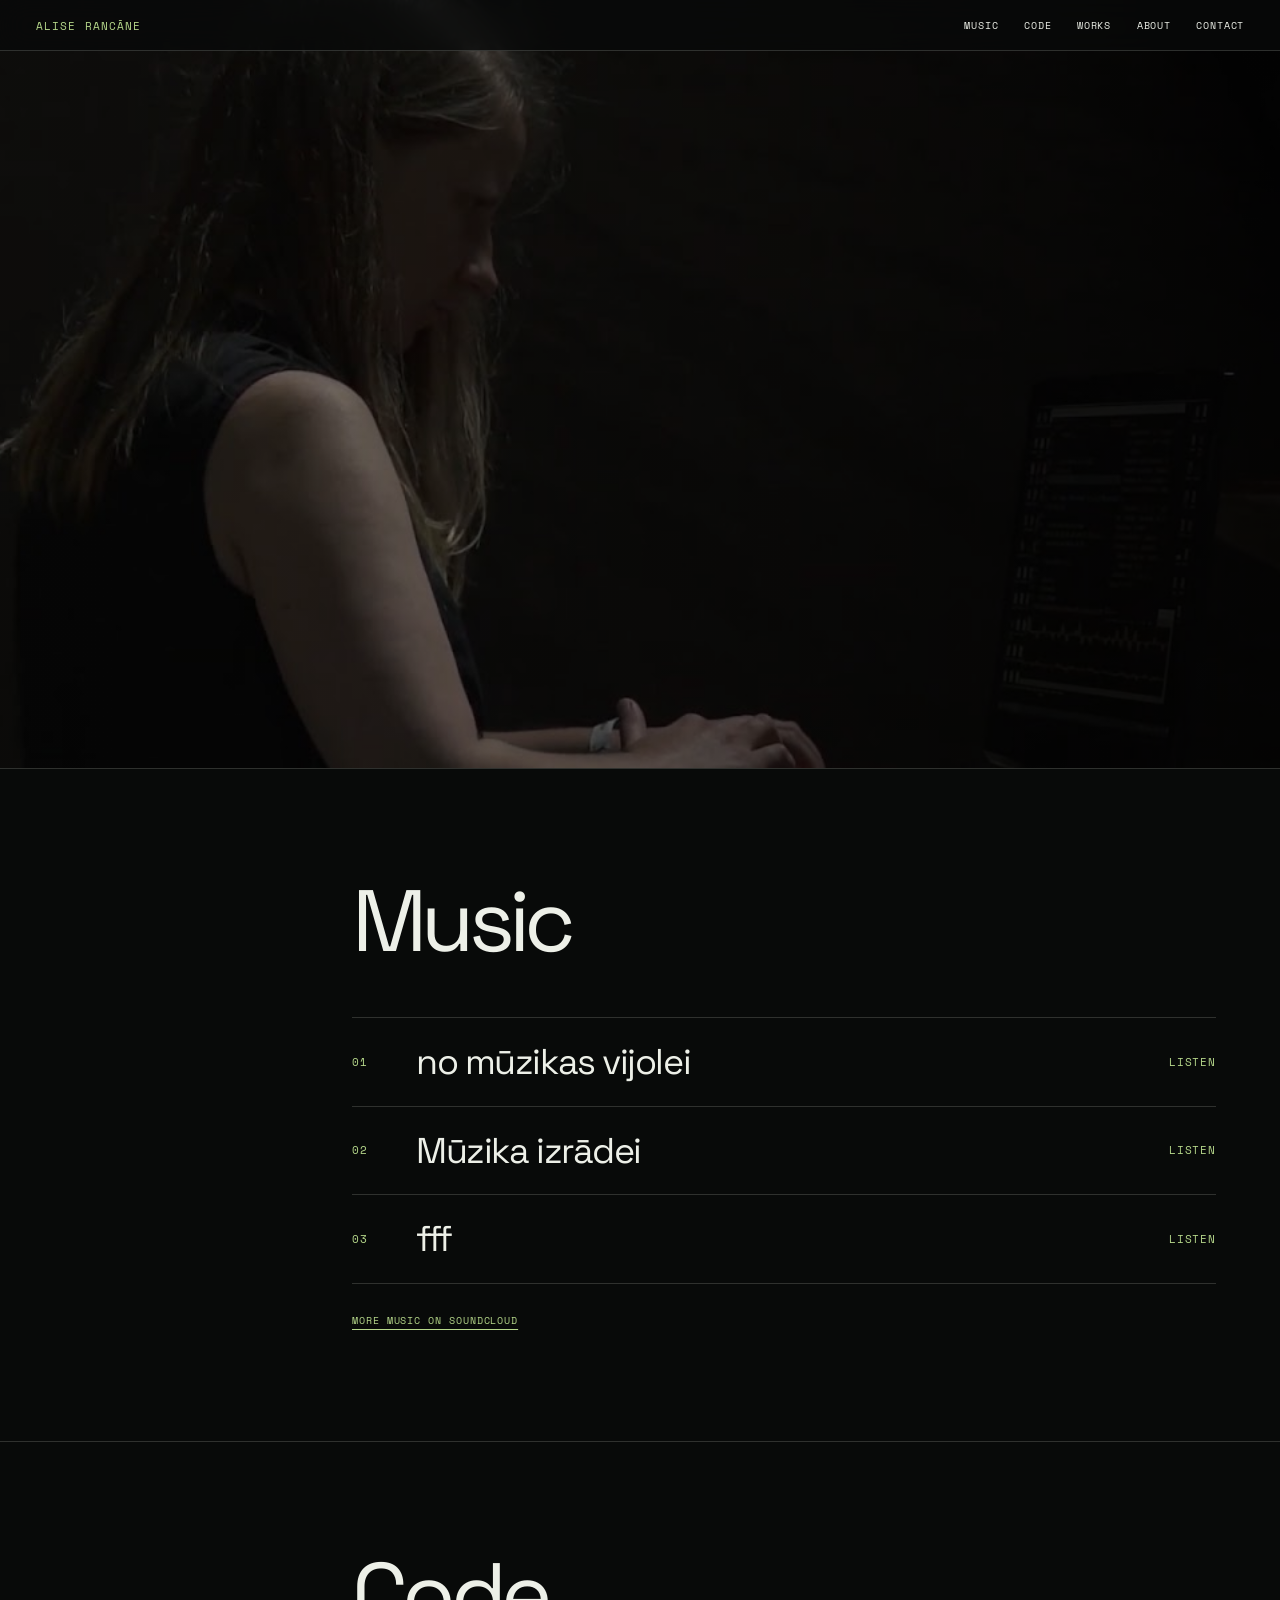
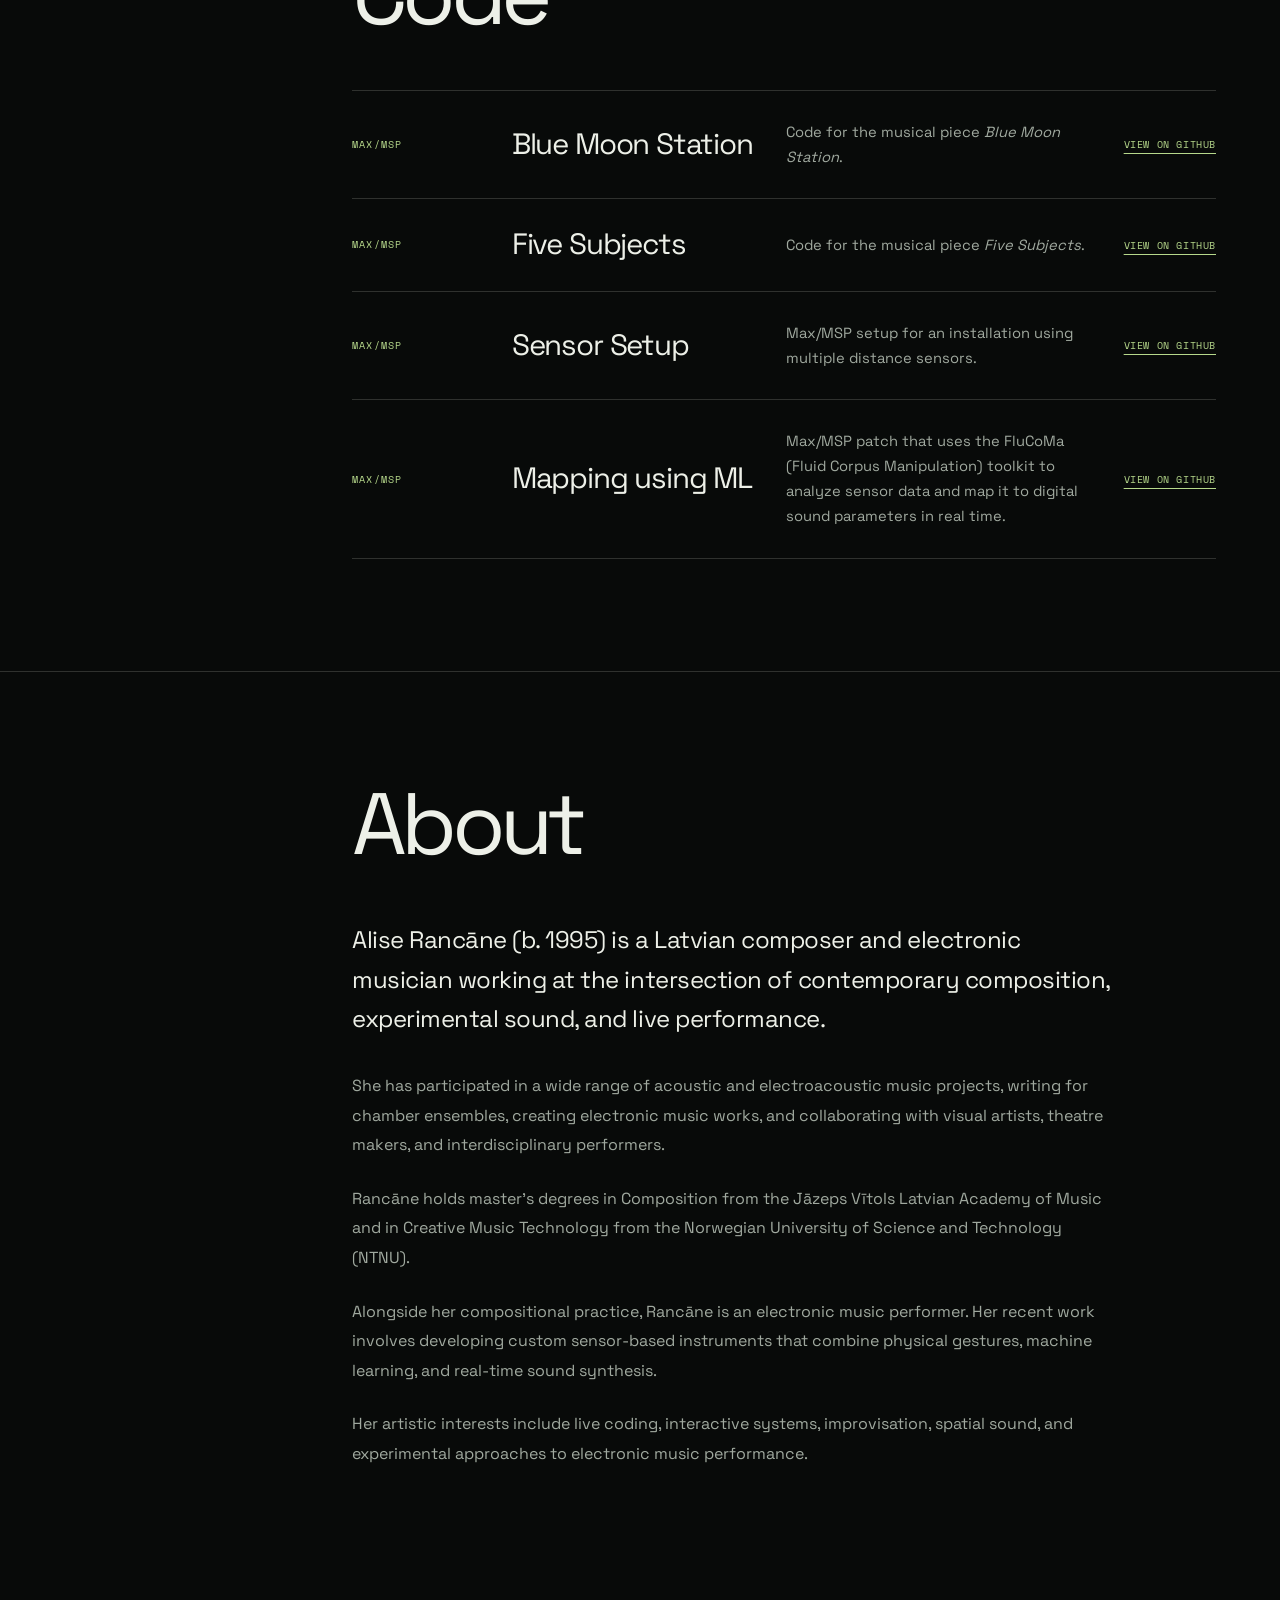
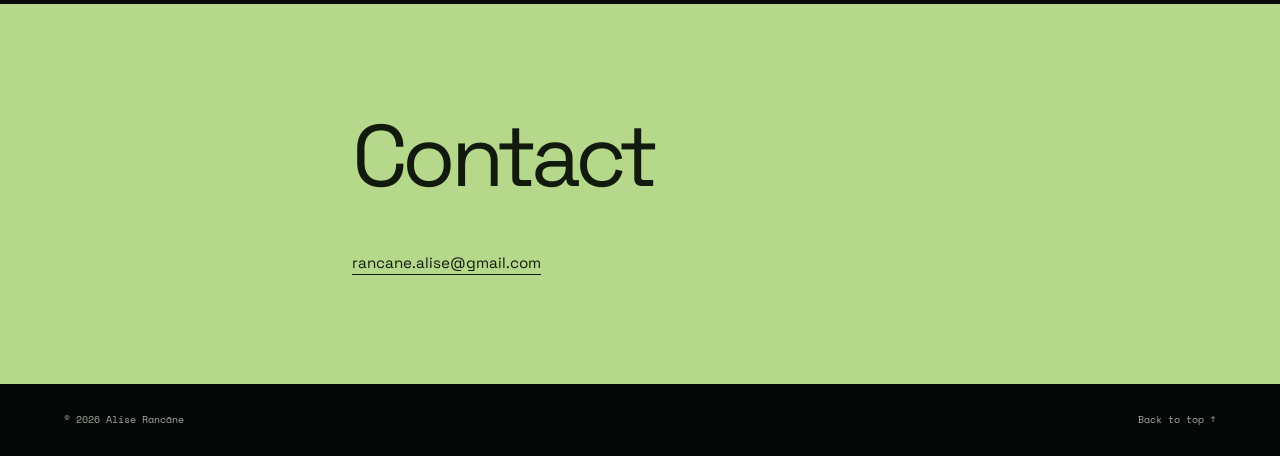
==== index.html @ 59b67f30 "Update index.html" ====
<!doctype html>
<html lang="en">
<head>
  <meta charset="utf-8">
  <meta name="viewport" content="width=device-width, initial-scale=1">
  <meta name="description" content="Alise Rancāne — contemporary music composer and electronic music performer.">
  <title>Alise Rancāne</title>
  <link rel="stylesheet" href="style.css">
</head>
<body>
  <header class="site-header">
    <a class="name-link" href="index.html">Alise Rancāne</a>
    <button class="menu-button" type="button" aria-expanded="false" aria-controls="navigation">Menu</button>
    <nav id="navigation" aria-label="Main navigation">
      <a href="#music">Music</a>
      <a href="#code">Code</a>
      <a href="works.html">Works</a>
      <a href="#about">About</a>
      <a href="#contact">Contact</a>
    </nav>
  </header>

  <main id="top">
    <section class="hero" aria-labelledby="hero-title">
      <img class="hero-image" src="alise-rancane-performance.jpg" alt="Alise Rancāne working with electronic music equipment">
      <div class="hero-overlay" aria-hidden="true"></div>

      <div class="hero-content">
        <div class="hero-intro">
          <p class="eyebrow">Composer · Electronic Music Performer</p>
          <h1 id="hero-title">Alise<br>Rancāne</h1>
        </div>

        <div class="hero-works works-hover-panel">
          <p class="eyebrow works-heading">Works</p>

          <div class="hero-works-list">
            <a href="works.html#blue-moon-station" class="hero-work">
              <span class="work-index">01</span>
              <span class="work-details">
                <span class="work-title">Blue Moon Station</span>
                <span class="work-meta">Music for 5 musicians with computers</span>
              </span>
            </a>

            <a href="works.html#collapse" class="hero-work">
              <span class="work-index">02</span>
              <span class="work-details">
                <span class="work-title">Collapse as a Form of Control</span>
                <span class="work-meta">Performance</span>
              </span>
            </a>

            <a href="works.html#ars-magna" class="hero-work">
              <span class="work-index">03</span>
              <span class="work-details">
                <span class="work-title">Ars Magna</span>
                <span class="work-meta">Music for voice and electronics</span>
              </span>
            </a>

            <a href="works.html#hidden-layers-of-charlotte" class="hero-work">
              <span class="work-index">04</span>
              <span class="work-details">
                <span class="work-title">Hidden Layers of Charlotte</span>
                <span class="work-meta">Electronic piece</span>
              </span>
            </a>

            <a href="works.html#music-for-organ" class="hero-work">
              <span class="work-index">05</span>
              <span class="work-details">
                <span class="work-title">Music for Organ</span>
                <span class="work-meta">Composition</span>
              </span>
            </a>

            <a href="works.html#ordin-for-two-flutes-and-piano" class="hero-work">
              <span class="work-index">06</span>
              <span class="work-details">
                <span class="work-title">ordin for two flutes and piano</span>
                <span class="work-meta">Composition</span>
              </span>
            </a>

            <a class="works-all" href="works.html">View all works</a>
          </div>
        </div>
      </div>
    </section>

    <section id="music" class="section">
      <div class="section-heading"><h2>Music</h2></div>
      <div class="track-list">
        <a class="track" href="https://soundcloud.com/aliserancane/mazliet-no-muzikas-vijolei" target="_blank" rel="noopener noreferrer">
          <span class="track-number">01</span><span class="track-title">no mūzikas vijolei</span><span class="track-action">Listen</span>
        </a>
        <a class="track" href="https://soundcloud.com/aliserancane/muzika-izradei-kur-pazuda-valsts" target="_blank" rel="noopener noreferrer">
          <span class="track-number">02</span><span class="track-title">Mūzika izrādei</span><span class="track-action">Listen</span>
        </a>
        <a class="track" href="https://soundcloud.com/aliserancane/fff" target="_blank" rel="noopener noreferrer">
          <span class="track-number">03</span><span class="track-title">fff</span><span class="track-action">Listen</span>
        </a>
        <a class="text-link soundcloud-profile-link" href="https://soundcloud.com/aliserancane" target="_blank" rel="noopener noreferrer">More music on SoundCloud</a>
      </div>
    </section>

    <section id="code" class="section">
      <div class="section-heading"><h2>Code</h2></div>
      <div class="project-grid code-grid">
        <article class="project-card">
          <p class="project-type">Max/MSP</p><h3>Blue Moon Station</h3>
          <p>Code for the musical piece <em>Blue Moon Station</em>.</p>
          <a href="https://github.com/aliserancane/blueMoonStation" target="_blank" rel="noopener noreferrer">View on GitHub</a>
        </article>
        <article class="project-card">
          <p class="project-type">Max/MSP</p><h3>Five Subjects</h3>
          <p>Code for the musical piece <em>Five Subjects</em>.</p>
          <a href="https://github.com/aliserancane/FiveSubjects" target="_blank" rel="noopener noreferrer">View on GitHub</a>
        </article>
        <article class="project-card">
          <p class="project-type">Max/MSP</p><h3>Sensor Setup</h3>
          <p>Max/MSP setup for an installation using multiple distance sensors.</p>
          <a href="https://github.com/aliserancane/setupForInstallation" target="_blank" rel="noopener noreferrer">View on GitHub</a>
        </article>
                <article class="project-card">
          <p class="project-type">Max/MSP</p><h3>Mapping using ML</h3>
          <p>Max/MSP patch that uses the FluCoMa (Fluid Corpus Manipulation) toolkit to analyze sensor data and map it to digital sound parameters in real time.</p>
          <a href="https://github.com/aliserancane/MLusingFlucoma" target="_blank" rel="noopener noreferrer">View on GitHub</a>
        </article>
      </div>
    </section>

    <section id="about" class="section about-section">
      <div class="section-heading"><h2>About</h2></div>
      <div class="about-copy">
        <p class="lead">Alise Rancāne (b. 1995) is a Latvian composer and electronic musician working at the intersection of contemporary composition, experimental sound, and live performance. </p>
        <p>She has participated in a wide range of acoustic and electroacoustic music projects, writing for chamber ensembles, creating electronic music works, and collaborating with visual artists, theatre makers, and interdisciplinary performers.</p>
        <p>Rancāne holds master’s degrees in Composition from the Jāzeps Vītols Latvian Academy of Music and in Creative Music Technology from the Norwegian University of Science and Technology (NTNU).</p>
        <p>Alongside her compositional practice, Rancāne is an electronic music performer. Her recent work involves developing custom sensor-based instruments that combine physical gestures, machine learning, and real-time sound synthesis.</p>
        <p>Her artistic interests include live coding, interactive systems, improvisation, spatial sound, and experimental approaches to electronic music performance.</p>
      </div>
    </section>

    <section id="contact" class="section contact-section">
      <div class="section-heading"><h2>Contact</h2></div>
      <div class="contact-copy">
        <div class="contact-links"><a href="mailto:rancane.alise@gmail.com">rancane.alise@gmail.com</a></div>
      </div>
    </section>
  </main>

  <footer>
    <p>© <span id="year"></span> Alise Rancāne</p>
    <a href="#top">Back to top ↑</a>
  </footer>

  <script src="script.js"></script>
</body>
</html>
---- style.css ----
/* ALISE RANCĀNE — PORTFOLIO

*/
@import url('https://fonts.googleapis.com/css2?family=Space+Grotesk:wght@400;500;600&family=Space+Mono:wght@400;700&display=swap');

:root {
  --ink: #edf0e8;
  --paper: #080a09;
  --panel: #101411;
  --panel-raised: rgba(12, 16, 13, 0.97);
  --accent: #b6d88b;
  --accent-dark: #111a0d;
  --muted: #a0a99f;
  --line: rgba(237, 240, 232, 0.17);
  --line-strong: rgba(237, 240, 232, 0.3);
  --sans: "Space Grotesk", "Segoe UI", Arial, sans-serif;
  --mono: "Space Mono", "Courier New", monospace;
  --gutter: clamp(1rem, 5vw, 5rem);
  --content-offset: 25%;
  --ease: cubic-bezier(0.2, 0.7, 0.2, 1);
}

* { box-sizing: border-box; }

html {
  scroll-behavior: smooth;
  scroll-padding-top: 5rem;
}

body {
  margin: 0;
  background:
    radial-gradient(circle at 78% 5%, rgba(125, 163, 93, 0.075), transparent 34rem),
    var(--paper);
  color: var(--ink);
  font-family: var(--sans);
  -webkit-font-smoothing: antialiased;
  text-rendering: optimizeLegibility;
}

img, video, iframe { display: block; max-width: 100%; }
a { color: inherit; }
button { color: inherit; font: inherit; }
::selection { background: var(--accent); color: var(--accent-dark); }

a:focus-visible,
button:focus-visible {
  outline: 1px solid var(--accent);
  outline-offset: 4px;
}

/* Navigation */
.site-header {
  position: absolute;
  inset: 0 0 auto;
  z-index: 100;
  display: flex;
  align-items: center;
  justify-content: space-between;
  gap: 2rem;
  min-height: 3.2rem;
  padding: 0.85rem 2.8vw;
  border-bottom: 1px solid var(--line);
  background: rgba(8, 10, 9, 0.78);
  backdrop-filter: blur(14px);
}

.name-link {
  color: var(--accent);
  font-family: var(--mono);
  font-size: 0.7rem;
  letter-spacing: 0.1em;
  text-decoration: none;
  text-transform: uppercase;
  white-space: nowrap;
}

nav {
  display: flex;
  align-items: center;
  gap: clamp(1rem, 2vw, 2rem);
}

nav a {
  color: var(--ink);
  font-family: var(--mono);
  font-size: 0.64rem;
  letter-spacing: 0.08em;
  text-decoration: none;
  text-transform: uppercase;
  transition: color 180ms ease;
}

nav a:hover,
nav a:focus-visible,
nav a[aria-current="page"] { color: var(--accent); }

.menu-button {
  display: none;
  padding: 0.5rem 0;
  border: 0;
  background: none;
  font-family: var(--mono);
  font-size: 0.68rem;
  letter-spacing: 0.08em;
  text-transform: uppercase;
  cursor: pointer;
}

/* Homepage hero */
.hero {
  position: relative;
  display: flex;
  min-height: min(48rem, 92svh);
  padding: 4.2rem var(--gutter) 1.5rem;
  overflow: hidden;
  isolation: isolate;
  background: var(--paper);
}

.hero-image {
  position: absolute;
  inset: 0;
  width: 100%;
  height: 100%;
  object-fit: cover;
  object-position: center 35%;
}

.hero-overlay {
  position: absolute;
  inset: 0;
  background: linear-gradient(
    90deg,
    rgba(0, 0, 0, 0.25) 0%,
    rgba(0, 0, 0, 0.45) 55%,
    rgba(0, 0, 0, 0.75) 100%
  );
  pointer-events: none;
}

.hero-content {
  display: grid;
  grid-template-columns: minmax(0, 1.05fr) minmax(18rem, 0.95fr);
  align-items: end;
  gap: clamp(2rem, 4vw, 4rem);
  width: 100%;
  margin-top: auto;
  padding: 2rem 2vw 1rem;
}

.hero-intro { min-width: 0; padding-bottom: 0.3rem; }

.eyebrow,
.project-type {
  color: var(--accent);
  font-family: var(--mono);
  font-size: 0.64rem;
  font-weight: 400;
  letter-spacing: 0.12em;
  line-height: 1.7;
  text-transform: uppercase;
}

.hero .eyebrow { margin: 0 0 1.5rem; }

.hero h1 {
  margin: 0;
  font-size: clamp(4rem, 8.4vw, 9rem);
  font-weight: 400;
  letter-spacing: -0.075em;
  line-height: 0.86;
}

/* Homepage Works hover panel.
   The label stays visible; the list opens when the panel is hovered/focused. */
.hero-works {
  width: 100%;
  max-width: 36rem;
  min-width: 0;
  justify-self: end;
  padding-left: 1.4rem;
  margin-bottom: 0.4rem;
  border-left: 1px solid var(--line);
}

.works-heading {
  display: inline-block;
  margin: 0;
  padding: 0.5rem 0;
  cursor: default;
}

.hero-works-list {
  position: absolute;
  left: auto;
  right: var(--gutter);
  bottom: 2.1rem;
  z-index: 30;
  width: min(36rem, 42vw);
  padding: 0.5rem 1rem 1rem;
  border: 1px solid var(--line);
  background: var(--panel-raised);
  backdrop-filter: blur(16px);
  opacity: 0;
  visibility: hidden;
  transform: translateY(8px);
  transition: opacity 220ms var(--ease), transform 220ms var(--ease), visibility 220ms;
}

.hero-works:hover .hero-works-list,
.hero-works:focus-within .hero-works-list,
.hero-works.is-open .hero-works-list {
  opacity: 1;
  visibility: visible;
  transform: translateY(0);
}

.hero-work {
  display: grid;
  grid-template-columns: 1.6rem minmax(0, 1fr);
  align-items: start;
  gap: 0.7rem;
  padding: 0.75rem 0;
  border-bottom: 1px solid var(--line);
  text-decoration: none;
  transition: padding-left 180ms ease;
}

.work-index {
  padding-top: 0.1rem;
  color: var(--accent);
  font-family: var(--mono);
  font-size: 0.66rem;
  letter-spacing: 0.03em;
}

.work-details {
  display: flex;
  flex-direction: column;
  gap: 0.3rem;
  min-width: 0;
}

.work-title {
  font-size: 0.9rem;
  font-weight: 400;
  line-height: 1.4;
  overflow-wrap: anywhere;
}

.work-meta {
  color: var(--muted);
  font-family: var(--mono);
  font-size: 0.56rem;
  letter-spacing: 0.07em;
  line-height: 1.5;
  text-transform: uppercase;
}

.hero-work:hover,
.hero-work:focus-visible { padding-left: 0.3rem; }

.hero-work:hover .work-title,
.hero-work:focus-visible .work-title { color: var(--accent); }

.works-all,
.text-link {
  display: inline-block;
  margin-top: 1rem;
  color: var(--accent);
  font-family: var(--mono);
  font-size: 0.64rem;
  letter-spacing: 0.09em;
  text-decoration: underline;
  text-underline-offset: 0.3rem;
  text-transform: uppercase;
}

.works-all:hover,
.text-link:hover { color: var(--ink); }

/* General sections */
.section {
  padding: 7rem var(--gutter);
  border-top: 1px solid var(--line);
}

.section-heading { margin: 0 0 3.5rem var(--content-offset); }

.section-heading h2 {
  margin: 0;
  font-size: clamp(3rem, 6.8vw, 7rem);
  font-weight: 400;
  letter-spacing: -0.065em;
  line-height: 0.92;
}

/* Music list */
.track-list {
  margin-left: var(--content-offset);
  border-top: 1px solid var(--line);
}

.track {
  display: grid;
  grid-template-columns: 3rem minmax(0, 1fr) auto;
  align-items: center;
  gap: 1rem;
  padding: 1.45rem 0;
  border-bottom: 1px solid var(--line);
  text-decoration: none;
  transition: padding 180ms ease, color 180ms ease, background 180ms ease;
}

.track-number,
.track-action {
  color: var(--accent);
  font-family: var(--mono);
  font-size: 0.66rem;
  letter-spacing: 0.08em;
}

.track-title {
  font-size: clamp(1.3rem, 2.8vw, 2.7rem);
  font-weight: 400;
  letter-spacing: -0.04em;
  line-height: 1.15;
}

.track-action { text-transform: uppercase; }

.track:hover,
.track:focus-visible {
  padding-right: 1rem;
  padding-left: 1rem;
  background: var(--accent);
  color: var(--accent-dark);
}

.track:hover .track-number,
.track:hover .track-action,
.track:focus-visible .track-number,
.track:focus-visible .track-action { color: var(--accent-dark); }

.soundcloud-profile-link { margin-top: 1.8rem; }

/* Code project cards */
.project-grid {
  margin-left: var(--content-offset);
  border-top: 1px solid var(--line);
}

.project-card {
  display: grid;
  grid-template-columns: 0.65fr 1.2fr minmax(0, 1.5fr) auto;
  align-items: center;
  gap: 1.5rem;
  padding: 1.8rem 0;
  border-bottom: 1px solid var(--line);
}

.project-card .project-type { margin: 0; }

.project-card h3 {
  margin: 0;
  font-size: clamp(1.3rem, 2.3vw, 2.2rem);
  font-weight: 400;
  letter-spacing: -0.04em;
  line-height: 1.15;
}

.project-card p:not(.project-type) {
  margin: 0;
  color: var(--muted);
  font-size: 0.92rem;
  line-height: 1.7;
}

.project-card > a {
  color: var(--accent);
  font-family: var(--mono);
  font-size: 0.62rem;
  letter-spacing: 0.06em;
  text-decoration: underline;
  text-underline-offset: 0.3rem;
  text-transform: uppercase;
}

/* About and contact */
.about-copy,
.contact-copy {
  max-width: 60rem;
  margin-left: var(--content-offset);
}

.about-copy p {
  max-width: 48rem;
  margin: 0 0 1.5rem;
  color: var(--muted);
  font-size: 1rem;
  line-height: 1.85;
}

.about-copy .lead {
  margin-bottom: 2rem;
  color: var(--ink);
  font-size: clamp(1.2rem, 2vw, 1.5rem);
  letter-spacing: -0.02em;
  line-height: 1.65;
}

.contact-section {
  background: var(--accent);
  color: var(--accent-dark);
  border-top: 0;
}

.contact-section .section-heading h2 { color: var(--accent-dark); }

.contact-copy > p {
  max-width: 55rem;
  margin-top: 0;
  font-size: clamp(1.8rem, 4vw, 4rem);
  letter-spacing: -0.045em;
  line-height: 1.15;
}

.contact-links {
  display: flex;
  flex-wrap: wrap;
  gap: 2rem;
  margin-top: 2rem;
}

.contact-links a {
  font-size: 0.95rem;
  text-underline-offset: 0.4rem;
  overflow-wrap: anywhere;
}

/* Footer */
footer {
  display: flex;
  align-items: center;
  justify-content: space-between;
  gap: 1rem;
  padding: 1.8rem var(--gutter);
  background: #050706;
  color: var(--muted);
  font-family: var(--mono);
  font-size: 0.64rem;
}

footer p { margin: 0; }
footer a { text-decoration: none; }
footer a:hover { color: var(--accent); }

/* Works page */
.works-body .site-header {
  position: sticky;
  top: 0;
  z-index: 1000;
  min-height: 4rem;
  background: rgba(8, 10, 9, 0.96);
}

.works-page { padding-top: 3rem; }

.works-intro { padding: 7rem var(--gutter) 3rem; }
.works-intro .eyebrow { margin: 0 0 1rem; }

.works-intro h1 {
  margin: 0;
  font-size: clamp(4rem, 9vw, 8rem);
  font-weight: 400;
  letter-spacing: -0.075em;
  line-height: 0.9;
}

.works-intro-copy {
  margin: 1.5rem 0 0;
  color: var(--muted);
  font-size: 1rem;
  line-height: 1.7;
}

.works-index { padding: 1.5rem var(--gutter) 5rem; }

.works-row {
  display: grid;
  grid-template-columns: 3rem minmax(0, 1fr) minmax(8rem, 0.4fr);
  align-items: center;
  gap: 1rem;
  padding: 1.5rem 0;
  border-top: 1px solid var(--line);
  text-decoration: none;
}

.works-row:last-child { border-bottom: 1px solid var(--line); }

.works-row-main {
  display: flex;
  flex-direction: column;
  gap: 0.35rem;
  min-width: 0;
}

.works-row-title {
  font-size: clamp(1.4rem, 3vw, 2.6rem);
  letter-spacing: -0.04em;
  line-height: 1.15;
}

.works-row-meta,
.works-row-type {
  color: var(--muted);
  font-family: var(--mono);
  font-size: 0.64rem;
  letter-spacing: 0.06em;
  line-height: 1.5;
  text-transform: uppercase;
}

.works-row-type { text-align: right; }

.works-row:hover .works-row-title,
.works-row:focus-visible .works-row-title { color: var(--accent); }

.work-detail {
  scroll-margin-top: 5rem;
  padding: clamp(3.5rem, 6vw, 6rem) var(--gutter);
  border-top: 1px solid var(--line);
}

.work-detail > .project-type { margin: 0 0 1rem; }

.work-detail h2 {
  max-width: 65rem;
  margin: 0;
  font-size: clamp(2.7rem, 6.5vw, 6rem);
  font-weight: 400;
  letter-spacing: -0.065em;
  line-height: 0.98;
}

.work-subtitle {
  margin: 1.2rem 0 2rem;
  color: var(--muted);
  font-size: 1rem;
  line-height: 1.7;
}

.work-placeholder {
  display: flex;
  align-items: center;
  justify-content: center;
  min-height: 22rem;
  margin: 2rem 0;
  padding: 2rem;
  border: 1px solid var(--line);
  background: var(--panel);
  color: var(--muted);
  font-family: var(--mono);
  font-size: 0.72rem;
  letter-spacing: 0.07em;
  text-align: center;
}

.placeholder-note {
  max-width: 48rem;
  color: var(--muted);
  font-size: 0.95rem;
  line-height: 1.8;
}

/* Unified video sizing */
.work-video {
  display: block;
  width: 100%;
  max-width: 1500px;
  aspect-ratio: 16 / 9;
  margin: 2.5rem 0 3rem;
  overflow: hidden;
  border: 1px solid var(--line);
  background: var(--panel);
}

.work-video iframe {
  display: block;
  width: 100%;
  height: 100%;
  border: 0;
}

.work-description {
  max-width: 52rem;
  margin-top: 2rem;
}

.work-description p {
  margin: 0 0 1.4rem;
  color: var(--ink);
  font-size: 1rem;
  line-height: 1.8;
}

#collapse .work-description p:nth-child(2) {
  color: var(--accent);
  font-size: 1.2rem;
}

/* Bandcamp player */
.work-bandcamp {
  width: 100%;
  max-width: 710px;
  margin: 2rem 0;
  overflow: hidden;
}

.work-bandcamp iframe {
  display: block;
  width: 100%;
  height: 120px;
  border: 0;
}

/* Tablet */
@media (max-width: 1100px) {
  :root { --content-offset: 15%; }

  .hero-content {
    grid-template-columns: minmax(0, 1fr) minmax(17rem, 0.9fr);
    gap: 3vw;
    padding-right: 1vw;
    padding-left: 1vw;
  }

  .hero h1 { font-size: clamp(3.8rem, 7.5vw, 7rem); }
  .hero-works { padding-left: 1rem; }
  .hero-work { padding-top: 0.6rem; padding-bottom: 0.6rem; }

  .project-card {
    grid-template-columns: 1fr 1.5fr;
    gap: 0.8rem 1.5rem;
  }

  .project-card p:not(.project-type),
  .project-card > a { grid-column: 2; }

  .project-card > a {
    justify-self: start;
    margin-top: 0.3rem;
  }
}

/* Mobile navigation and responsive layout */
@media (max-width: 800px) {
  :root {
    --gutter: 1rem;
    --content-offset: 0%;
  }

  .site-header { padding: 0.85rem 1rem; }
  .menu-button { display: block; }

  nav {
    position: absolute;
    top: 100%;
    right: 0;
    left: 0;
    display: none;
    flex-direction: column;
    align-items: stretch;
    gap: 0;
    background: var(--paper);
    border-bottom: 1px solid var(--line);
  }

  nav.open { display: flex; }

  nav a {
    padding: 1rem;
    border-top: 1px solid var(--line);
  }

  .hero {
    min-height: 0;
    padding: 5rem 0.75rem 1rem;
  }

  .hero-image,
  .hero-overlay {
    inset: 2.5rem 0.75rem 0.75rem;
    width: calc(100% - 1.5rem);
    height: calc(100% - 3.25rem);
  }

  .hero-overlay {
    background: linear-gradient(0deg, rgba(5, 8, 6, 0.92), rgba(5, 8, 6, 0.2));
  }

  .hero-content {
    grid-template-columns: minmax(0, 1fr);
    gap: 2.5rem;
    padding: 8rem 1rem 1.5rem;
  }

  .hero .eyebrow {
    margin-bottom: 1.2rem;
    font-size: 0.62rem;
  }

  .hero h1 { font-size: clamp(3.6rem, 13vw, 6rem); }

  .hero-works {
    max-width: none;
    padding-left: 0;
    border-left: 0;
  }

  /* On touch screens the list is always visible; hover is not reliable. */
  .hero-works-list {
    position: static;
    width: 100%;
    margin-top: 0.5rem;
    padding: 0.5rem 0 1rem;
    border: 0;
    background: transparent;
    opacity: 1;
    visibility: visible;
    transform: none;
  }

  .works-heading { margin-bottom: 0.5rem; }

  .section { padding: 5rem 1rem; }
  .section-heading { margin: 0 0 2.5rem; }
  .section-heading h2 { font-size: clamp(3rem, 12vw, 5rem); }

  .track-list,
  .project-grid,
  .about-copy,
  .contact-copy { margin-left: 0; }

  .track {
    grid-template-columns: 2rem minmax(0, 1fr) auto;
    gap: 0.6rem;
    padding: 1.2rem 0;
  }

  .track-title { font-size: clamp(1.2rem, 5vw, 2rem); }
  .track-action { font-size: 0.6rem; }

  .project-card {
    grid-template-columns: minmax(0, 1fr);
    gap: 0.65rem;
    padding: 1.5rem 0;
  }

  .project-card p:not(.project-type),
  .project-card > a { grid-column: auto; }

  .project-card > a { margin-top: 0.5rem; }
  .works-page { padding-top: 2rem; }
  .works-intro { padding: 6rem 1rem 2.5rem; }
  .works-intro h1 { font-size: clamp(3.5rem, 14vw, 6rem); }
  .works-index { padding: 1rem 1rem 3.5rem; }

  .works-row {
    grid-template-columns: 2rem minmax(0, 1fr);
    gap: 0.75rem;
    padding: 1.2rem 0;
  }

  .works-row-type {
    grid-column: 2;
    text-align: left;
  }

  .work-detail {
    scroll-margin-top: 4.5rem;
    padding: 3.5rem 1rem;
  }

  .work-detail h2 { font-size: clamp(2.4rem, 10vw, 4rem); }
  .work-video { margin: 1.5rem 0 2rem; }
  .work-description { max-width: 100%; }
  .work-description p { font-size: 0.96rem; line-height: 1.75; }
  .work-bandcamp { max-width: 100%; }
  .work-placeholder { min-height: 15rem; }

  footer {
    align-items: flex-start;
    padding: 1.5rem 1rem;
  }
}

@media (max-width: 520px) {
  .hero-content { padding-top: 7rem; gap: 2rem; }
  .hero h1 { font-size: clamp(3.2rem, 16vw, 5rem); }
  .hero .eyebrow { max-width: 17rem; line-height: 1.8; }
  .work-meta { font-size: 0.56rem; letter-spacing: 0.06em; }

  .track { grid-template-columns: 1.5rem minmax(0, 1fr); }
  .track-action { grid-column: 2; }
  .contact-links { flex-direction: column; gap: 1rem; }
  footer { flex-direction: column; gap: 0.8rem; }
}

@media (prefers-reduced-motion: reduce) {
  html { scroll-behavior: auto; }

  *,
  *::before,
  *::after {
    scroll-behavior: auto !important;
    transition-duration: 0.01ms !important;
    animation-duration: 0.01ms !important;
    animation-iteration-count: 1 !important;
  }
}
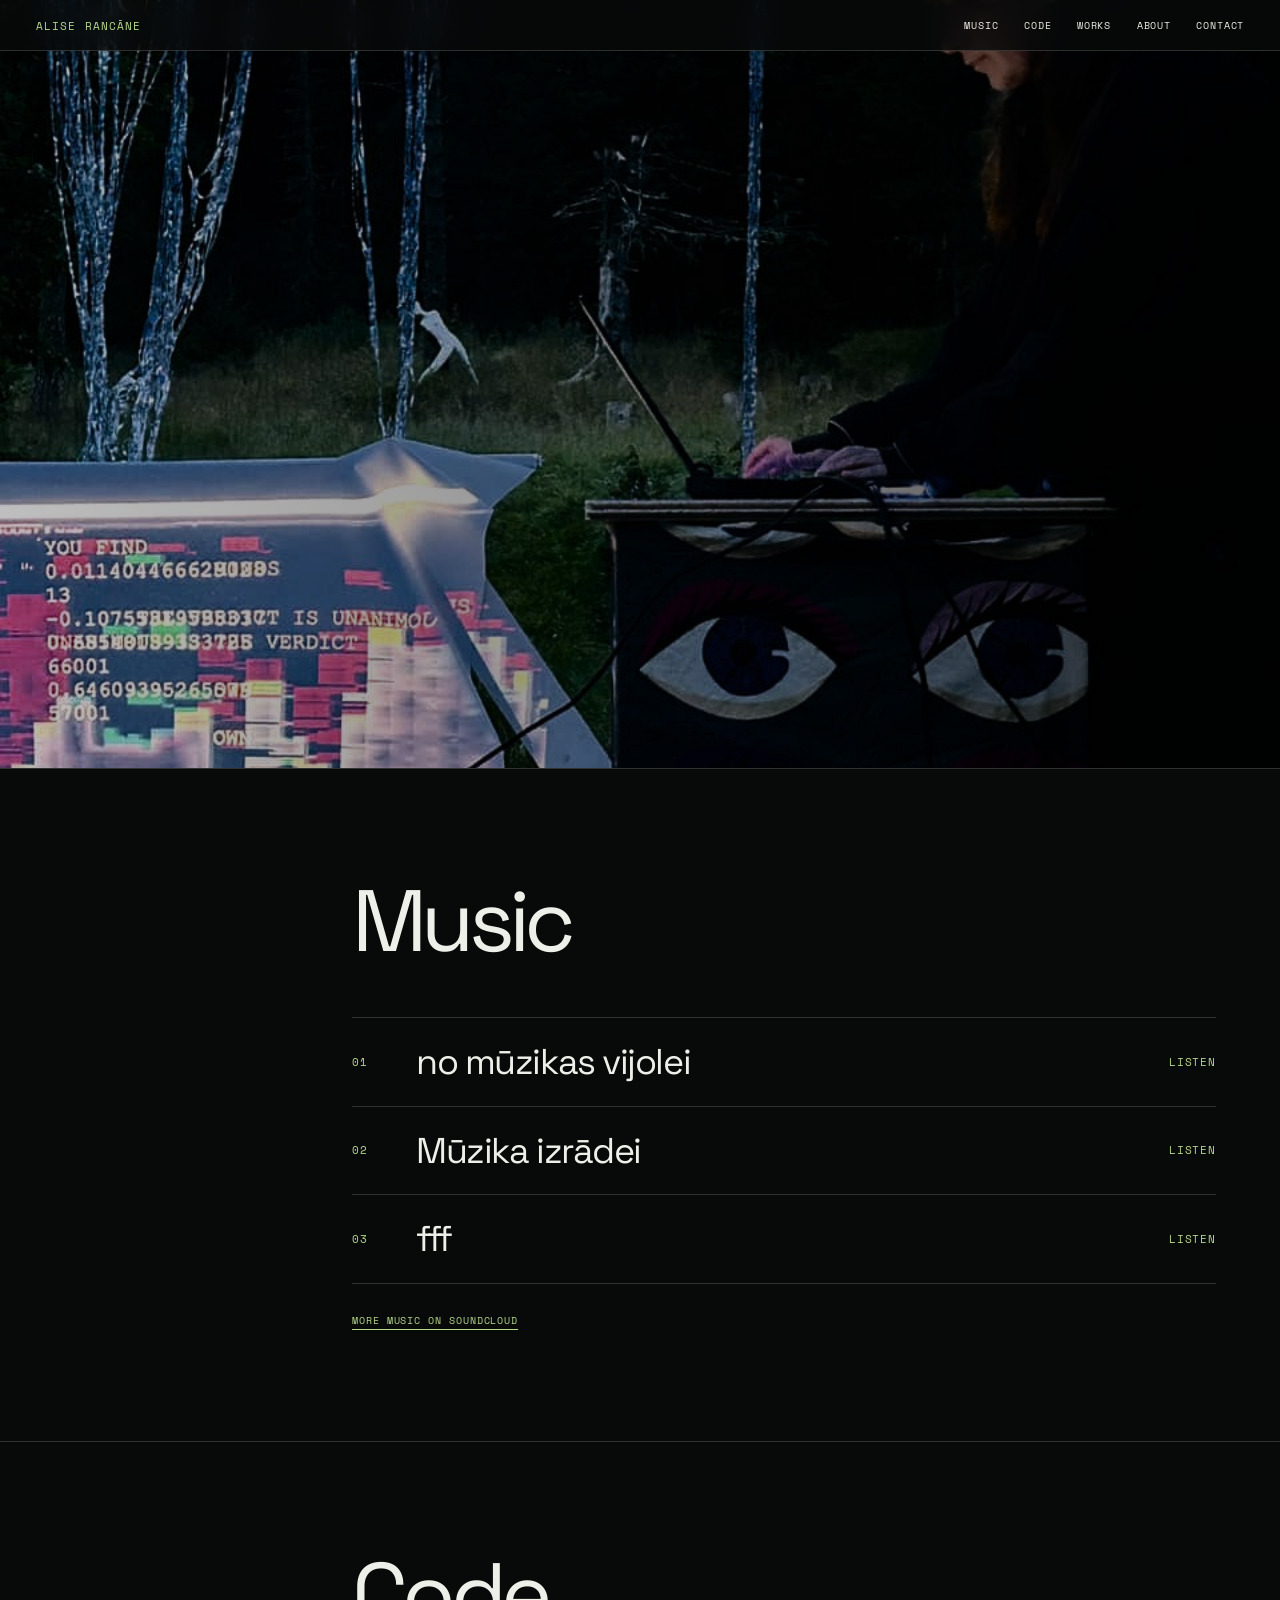
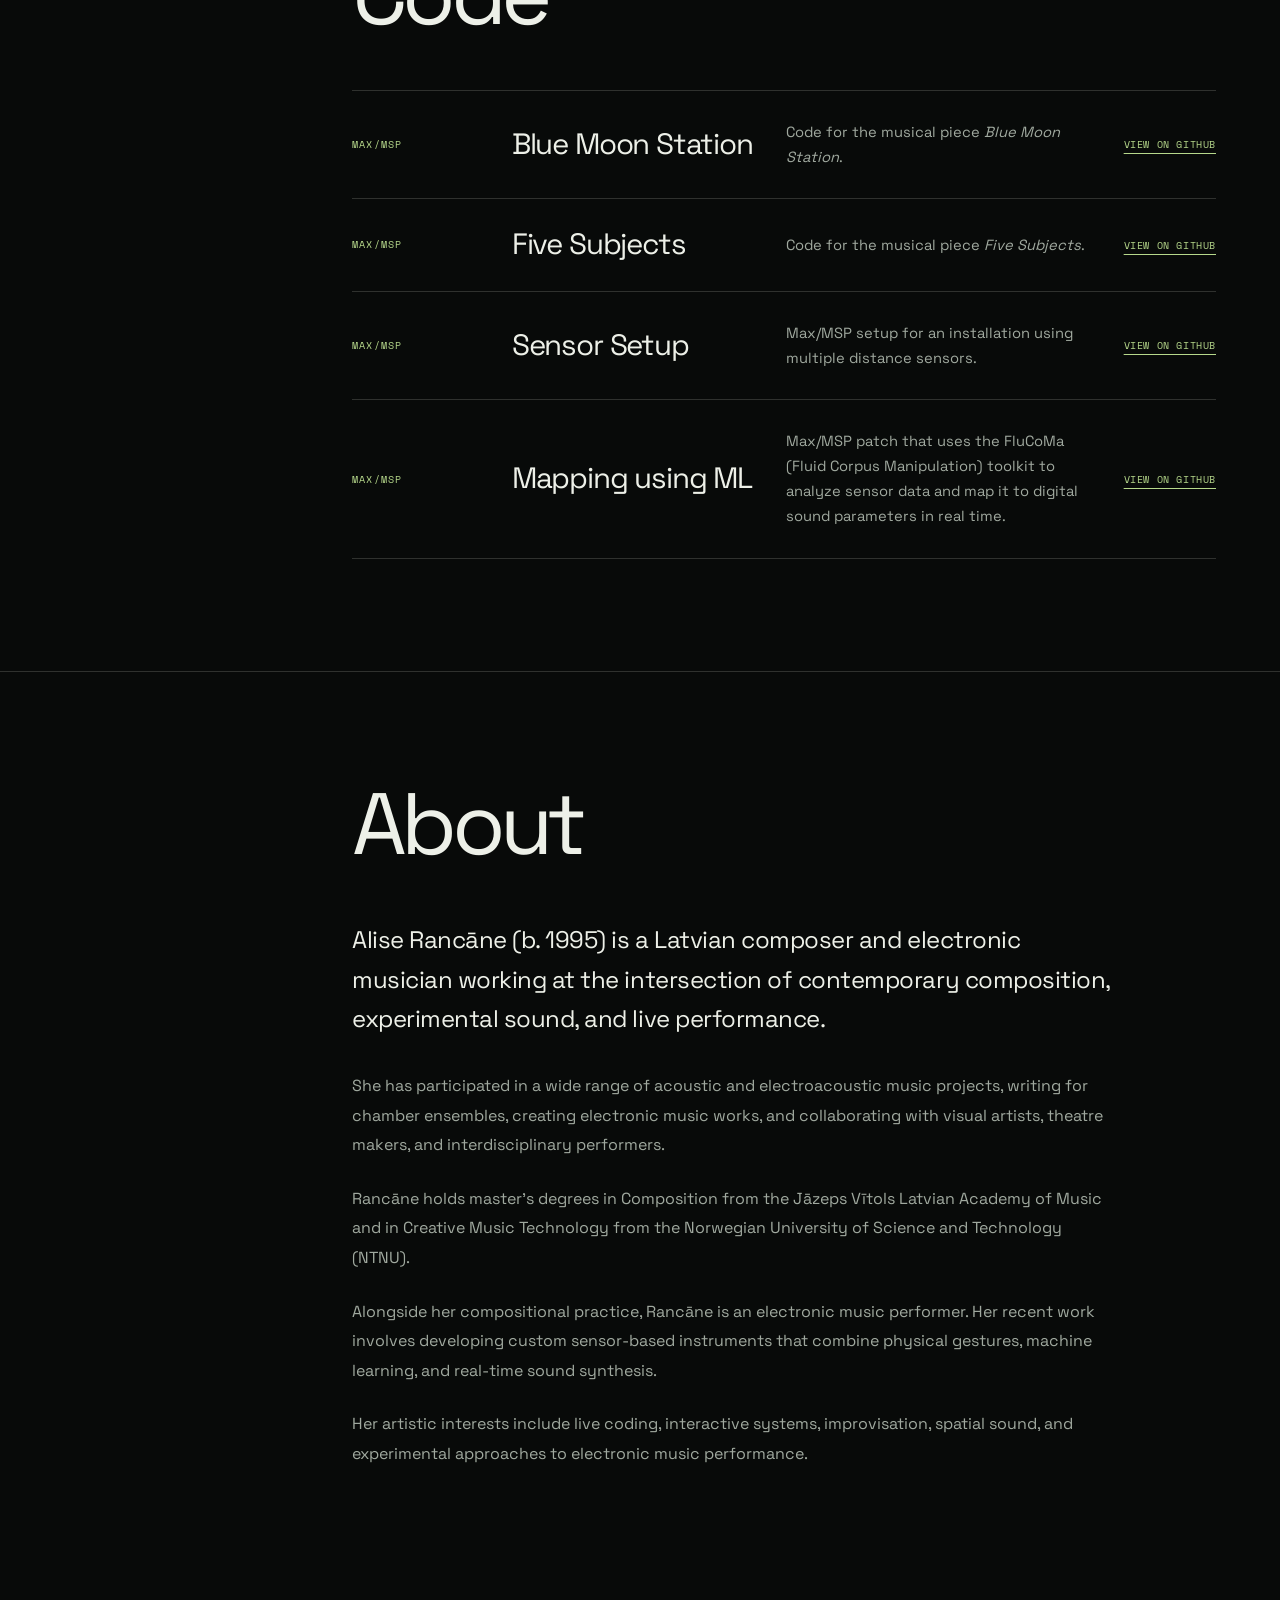
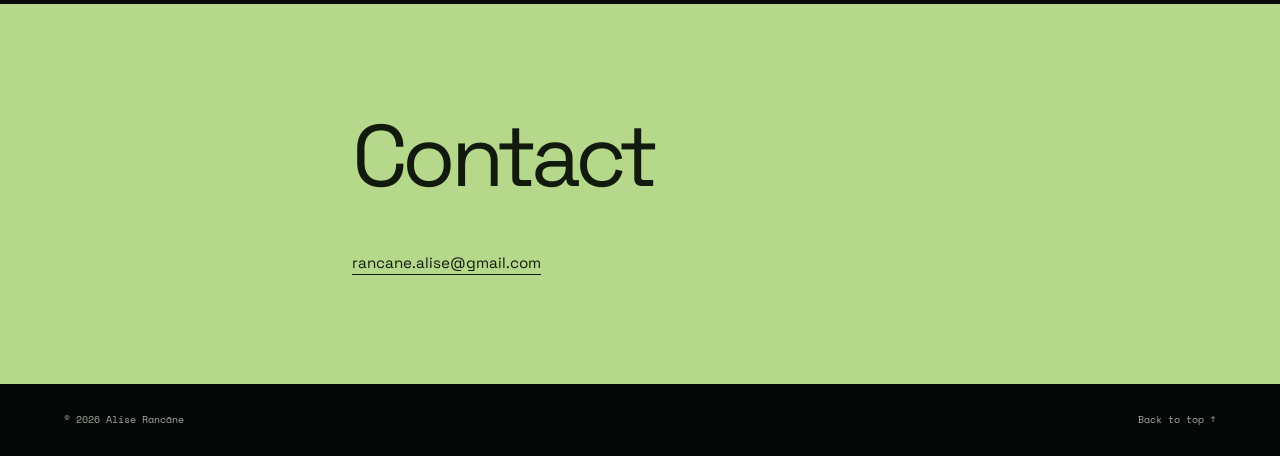
==== commit be7361fe: "Update index.html" ====
--- a/index.html
+++ b/index.html
@@ -24,7 +24,7 @@
 
   <main id="top">
     <section class="hero" aria-labelledby="hero-title">
-      <img class="hero-image" src="alise-rancane-performance.jpg" alt="Alise Rancāne working with electronic music equipment">
+      <img class="hero-image" src="alise.jpg" alt="Alise Rancāne">
       <div class="hero-overlay" aria-hidden="true"></div>
 
       <div class="hero-content">
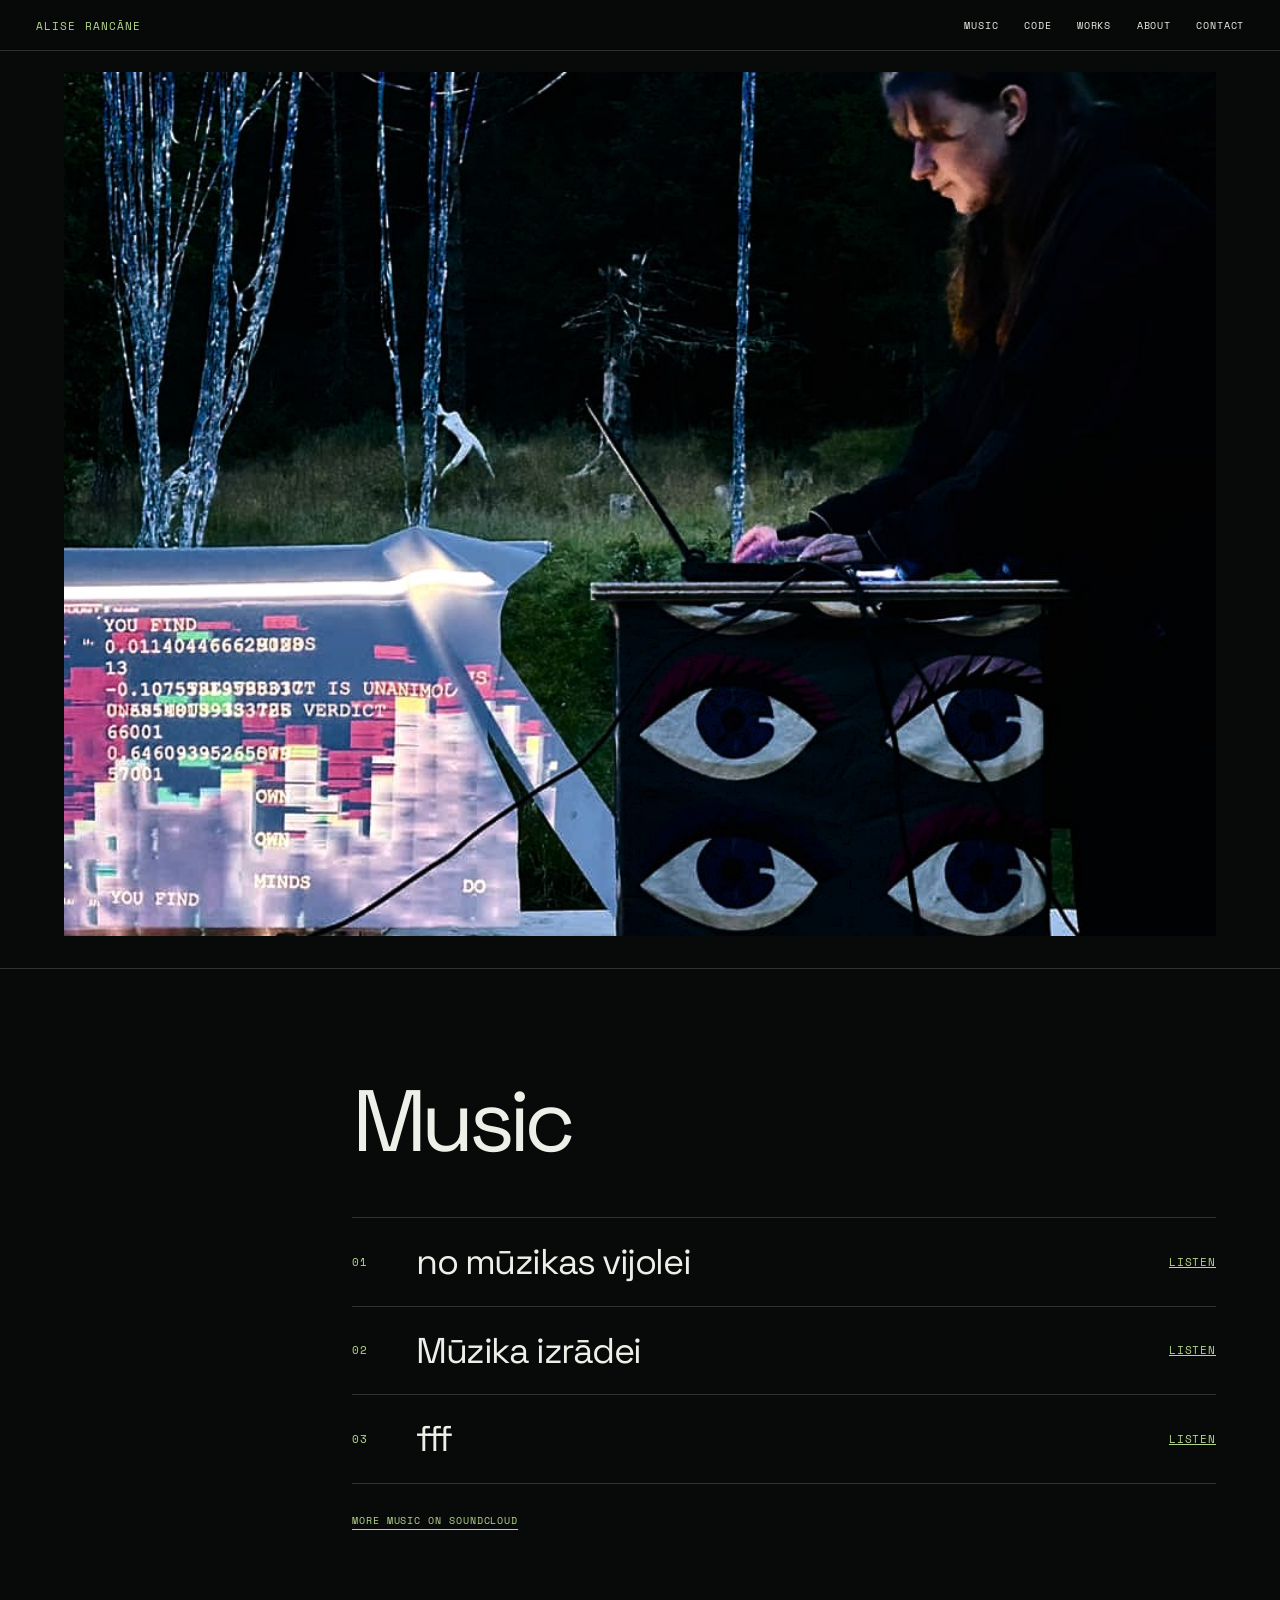
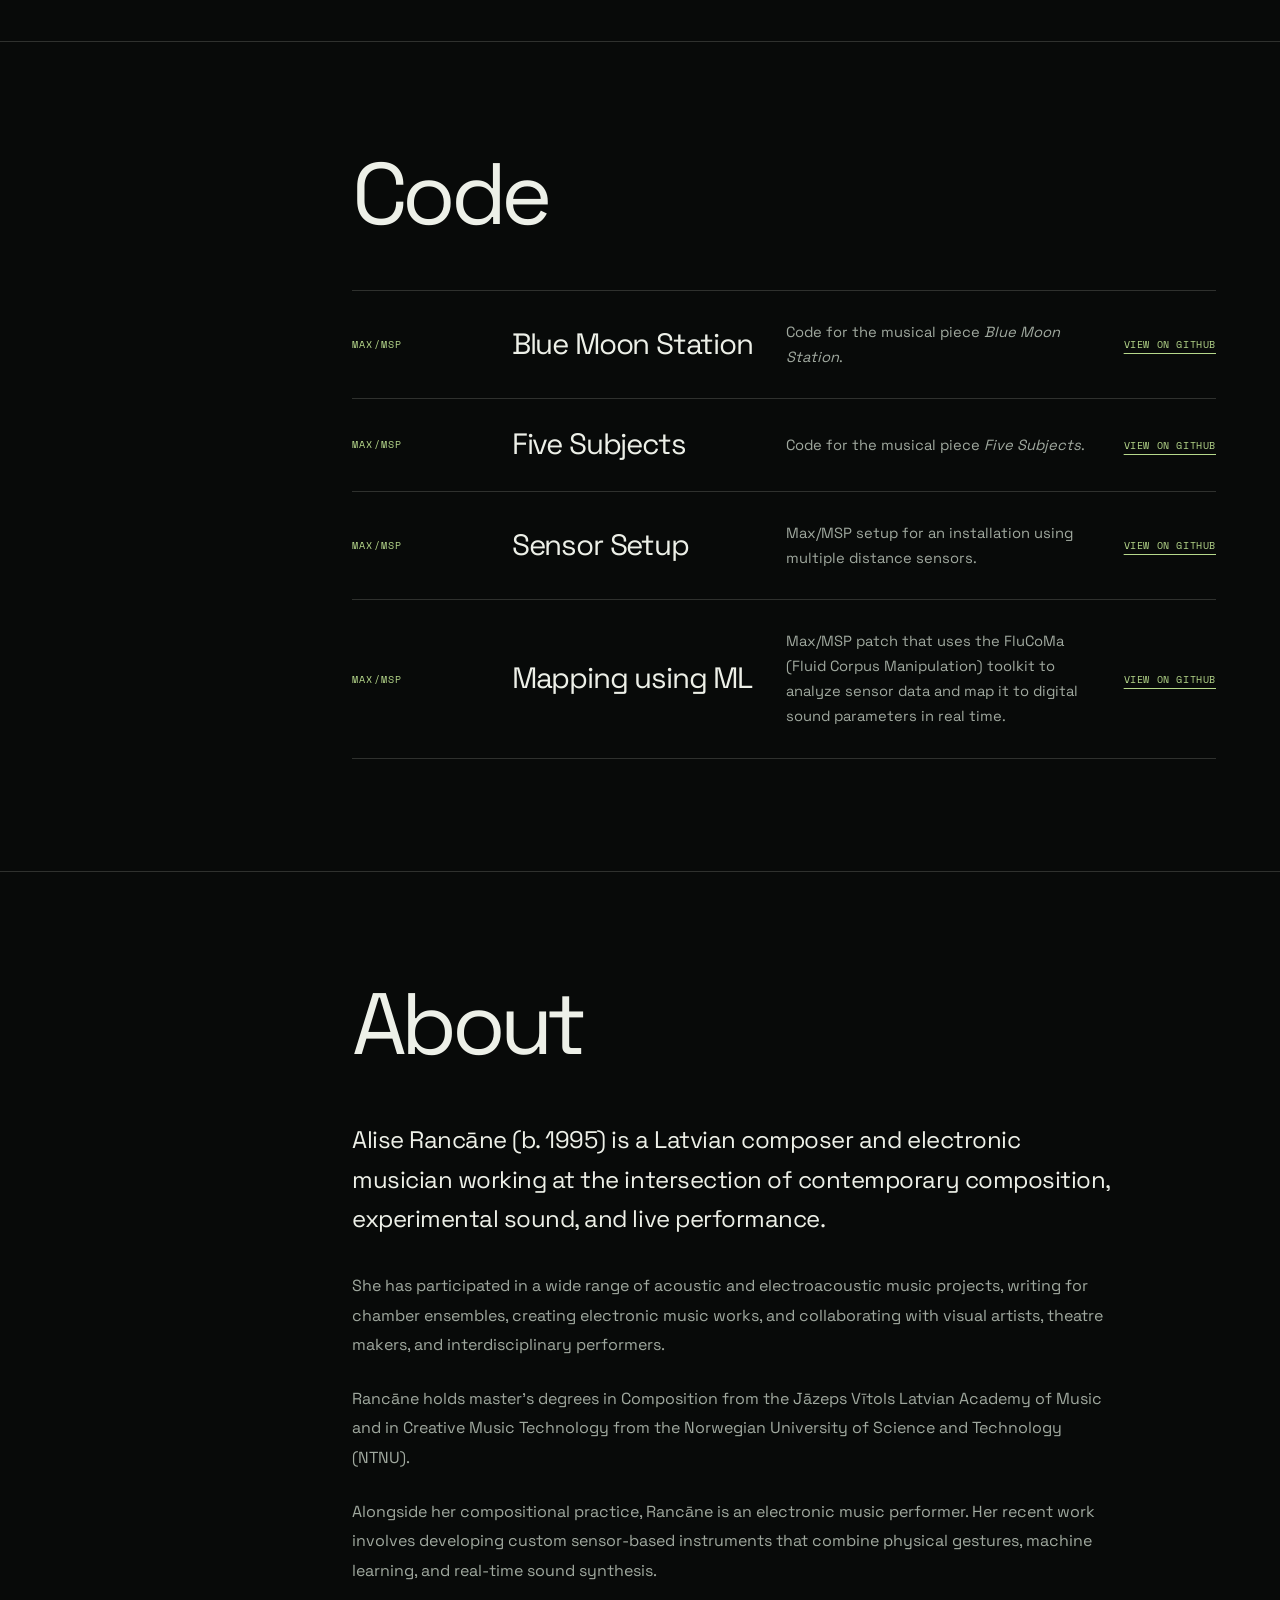
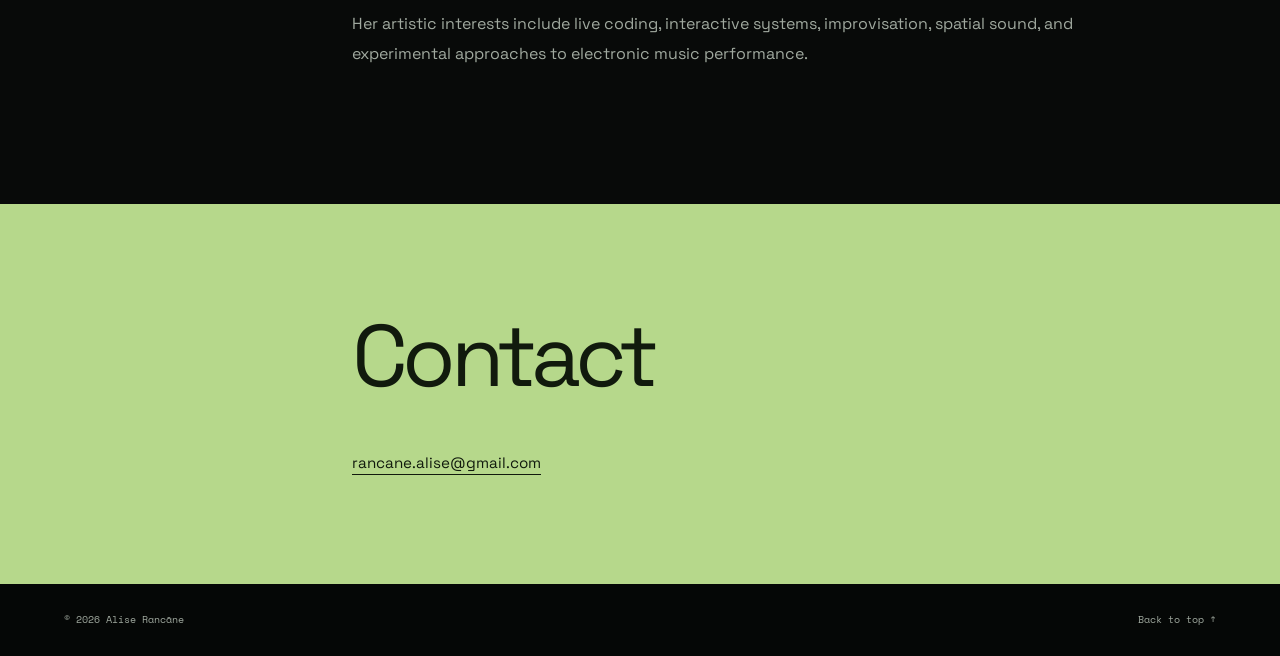
==== commit 99a46541: "Update index.html" ====
--- a/index.html
+++ b/index.html
@@ -1,5 +1,3 @@
-
-
 <!doctype html>
 <html lang="en">
 <head>
@@ -23,86 +21,28 @@
   </header>
 
   <main id="top">
-    <section class="hero" aria-labelledby="hero-title">
-      <img class="hero-image" src="alise.jpg" alt="Alise Rancāne">
-      <div class="hero-overlay" aria-hidden="true"></div>
-
-      <div class="hero-content">
-        <div class="hero-intro">
-          <p class="eyebrow">Composer · Electronic Music Performer</p>
-          <h1 id="hero-title">Alise<br>Rancāne</h1>
-        </div>
-
-        <div class="hero-works works-hover-panel">
-          <p class="eyebrow works-heading">Works</p>
-
-          <div class="hero-works-list">
-            <a href="works.html#blue-moon-station" class="hero-work">
-              <span class="work-index">01</span>
-              <span class="work-details">
-                <span class="work-title">Blue Moon Station</span>
-                <span class="work-meta">Music for 5 musicians with computers</span>
-              </span>
-            </a>
-
-            <a href="works.html#collapse" class="hero-work">
-              <span class="work-index">02</span>
-              <span class="work-details">
-                <span class="work-title">Collapse as a Form of Control</span>
-                <span class="work-meta">Performance</span>
-              </span>
-            </a>
-
-            <a href="works.html#ars-magna" class="hero-work">
-              <span class="work-index">03</span>
-              <span class="work-details">
-                <span class="work-title">Ars Magna</span>
-                <span class="work-meta">Music for voice and electronics</span>
-              </span>
-            </a>
-
-            <a href="works.html#hidden-layers-of-charlotte" class="hero-work">
-              <span class="work-index">04</span>
-              <span class="work-details">
-                <span class="work-title">Hidden Layers of Charlotte</span>
-                <span class="work-meta">Electronic piece</span>
-              </span>
-            </a>
-
-            <a href="works.html#music-for-organ" class="hero-work">
-              <span class="work-index">05</span>
-              <span class="work-details">
-                <span class="work-title">Music for Organ</span>
-                <span class="work-meta">Composition</span>
-              </span>
-            </a>
-
-            <a href="works.html#ordin-for-two-flutes-and-piano" class="hero-work">
-              <span class="work-index">06</span>
-              <span class="work-details">
-                <span class="work-title">ordin for two flutes and piano</span>
-                <span class="work-meta">Composition</span>
-              </span>
-            </a>
-
-            <a class="works-all" href="works.html">View all works</a>
-          </div>
-        </div>
-      </div>
+    <section class="hero" aria-label="Performance photograph">
+      <img class="hero-image" src="alise.jpg" alt="Alise Rancāne performing electronic music outdoors, with a projection and an eye-painted instrument.">
     </section>
 
     <section id="music" class="section">
       <div class="section-heading"><h2>Music</h2></div>
       <div class="track-list">
-        <a class="track" href="https://soundcloud.com/aliserancane/mazliet-no-muzikas-vijolei" target="_blank" rel="noopener noreferrer">
-          <span class="track-number">01</span><span class="track-title">no mūzikas vijolei</span><span class="track-action">Listen</span>
-        </a>
-        <a class="track" href="https://soundcloud.com/aliserancane/muzika-izradei-kur-pazuda-valsts" target="_blank" rel="noopener noreferrer">
-          <span class="track-number">02</span><span class="track-title">Mūzika izrādei</span><span class="track-action">Listen</span>
-        </a>
-        <a class="track" href="https://soundcloud.com/aliserancane/fff" target="_blank" rel="noopener noreferrer">
-          <span class="track-number">03</span><span class="track-title">fff</span><span class="track-action">Listen</span>
-        </a>
+        <div class="track">
+          <span class="track-number">01</span>
+          <span class="track-title">no mūzikas vijolei</span>
+          <a class="track-action" href="https://soundcloud.com/aliserancane/mazliet-no-muzikas-vijolei" target="_blank" rel="noopener noreferrer">Listen</a>
+        </div>
+        <div class="track">
+          <span class="track-number">02</span>
+          <span class="track-title">Mūzika izrādei</span>
+          <a class="track-action" href="https://soundcloud.com/aliserancane/muzika-izradei-kur-pazuda-valsts" target="_blank" rel="noopener noreferrer">Listen</a>
+        </div>
+        <div class="track">
+          <span class="track-number">03</span>
+          <span class="track-title">fff</span>
+          <a class="track-action" href="https://soundcloud.com/aliserancane/fff" target="_blank" rel="noopener noreferrer">Listen</a>
+        </div>
         <a class="text-link soundcloud-profile-link" href="https://soundcloud.com/aliserancane" target="_blank" rel="noopener noreferrer">More music on SoundCloud</a>
       </div>
     </section>
@@ -125,7 +65,7 @@
           <p>Max/MSP setup for an installation using multiple distance sensors.</p>
           <a href="https://github.com/aliserancane/setupForInstallation" target="_blank" rel="noopener noreferrer">View on GitHub</a>
         </article>
-                <article class="project-card">
+        <article class="project-card">
           <p class="project-type">Max/MSP</p><h3>Mapping using ML</h3>
           <p>Max/MSP patch that uses the FluCoMa (Fluid Corpus Manipulation) toolkit to analyze sensor data and map it to digital sound parameters in real time.</p>
           <a href="https://github.com/aliserancane/MLusingFlucoma" target="_blank" rel="noopener noreferrer">View on GitHub</a>
@@ -136,7 +76,7 @@
     <section id="about" class="section about-section">
       <div class="section-heading"><h2>About</h2></div>
       <div class="about-copy">
-        <p class="lead">Alise Rancāne (b. 1995) is a Latvian composer and electronic musician working at the intersection of contemporary composition, experimental sound, and live performance. </p>
+        <p class="lead">Alise Rancāne (b. 1995) is a Latvian composer and electronic musician working at the intersection of contemporary composition, experimental sound, and live performance.</p>
         <p>She has participated in a wide range of acoustic and electroacoustic music projects, writing for chamber ensembles, creating electronic music works, and collaborating with visual artists, theatre makers, and interdisciplinary performers.</p>
         <p>Rancāne holds master’s degrees in Composition from the Jāzeps Vītols Latvian Academy of Music and in Creative Music Technology from the Norwegian University of Science and Technology (NTNU).</p>
         <p>Alongside her compositional practice, Rancāne is an electronic music performer. Her recent work involves developing custom sensor-based instruments that combine physical gestures, machine learning, and real-time sound synthesis.</p>
--- a/style.css
+++ b/style.css
@@ -110,43 +110,30 @@
 /* Homepage hero */
 .hero {
   position: relative;
-  display: flex;
-  min-height: min(48rem, 92svh);
-  padding: 4.2rem var(--gutter) 1.5rem;
+  display: block;
+  min-height: 0;
+  padding: 4.5rem var(--gutter) 2rem;
   overflow: hidden;
   isolation: isolate;
   background: var(--paper);
 }
-
 .hero-image {
-  position: absolute;
-  inset: 0;
-  width: 100%;
-  height: 100%;
-  object-fit: cover;
-  object-position: center 35%;
+  position: relative;
+  display: block;
+  width: min(100%, 1500px);
+  height: auto;
+  max-height: none;
+  margin: 0 auto;
+  object-fit: contain;
+  object-position: center;
 }
 
 .hero-overlay {
-  position: absolute;
-  inset: 0;
-  background: linear-gradient(
-    90deg,
-    rgba(0, 0, 0, 0.25) 0%,
-    rgba(0, 0, 0, 0.45) 55%,
-    rgba(0, 0, 0, 0.75) 100%
-  );
-  pointer-events: none;
+  display: none;
 }
 
 .hero-content {
-  display: grid;
-  grid-template-columns: minmax(0, 1.05fr) minmax(18rem, 0.95fr);
-  align-items: end;
-  gap: clamp(2rem, 4vw, 4rem);
-  width: 100%;
-  margin-top: auto;
-  padding: 2rem 2vw 1rem;
+  display: none;
 }
 
 .hero-intro { min-width: 0; padding-bottom: 0.3rem; }
@@ -686,25 +673,25 @@
 
   .hero {
     min-height: 0;
-    padding: 5rem 0.75rem 1rem;
-  }
-
-  .hero-image,
+    padding: 4.5rem 0.75rem 1rem;
+  }
+
+  .hero-image {
+    position: relative;
+    inset: auto;
+    transform: none;
+    width: 100%;
+    height: auto;
+    max-height: none;
+    margin: 0 auto;
+    object-fit: contain;
+  }
+
   .hero-overlay {
-    inset: 2.5rem 0.75rem 0.75rem;
-    width: calc(100% - 1.5rem);
-    height: calc(100% - 3.25rem);
-  }
-
-  .hero-overlay {
-    background: linear-gradient(0deg, rgba(5, 8, 6, 0.92), rgba(5, 8, 6, 0.2));
-  }
-
-  .hero-content {
-    grid-template-columns: minmax(0, 1fr);
-    gap: 2.5rem;
-    padding: 8rem 1rem 1.5rem;
-  }
+    display: none;
+  }
+
+  .hero-content { display: none; }
 
   .hero .eyebrow {
     margin-bottom: 1.2rem;
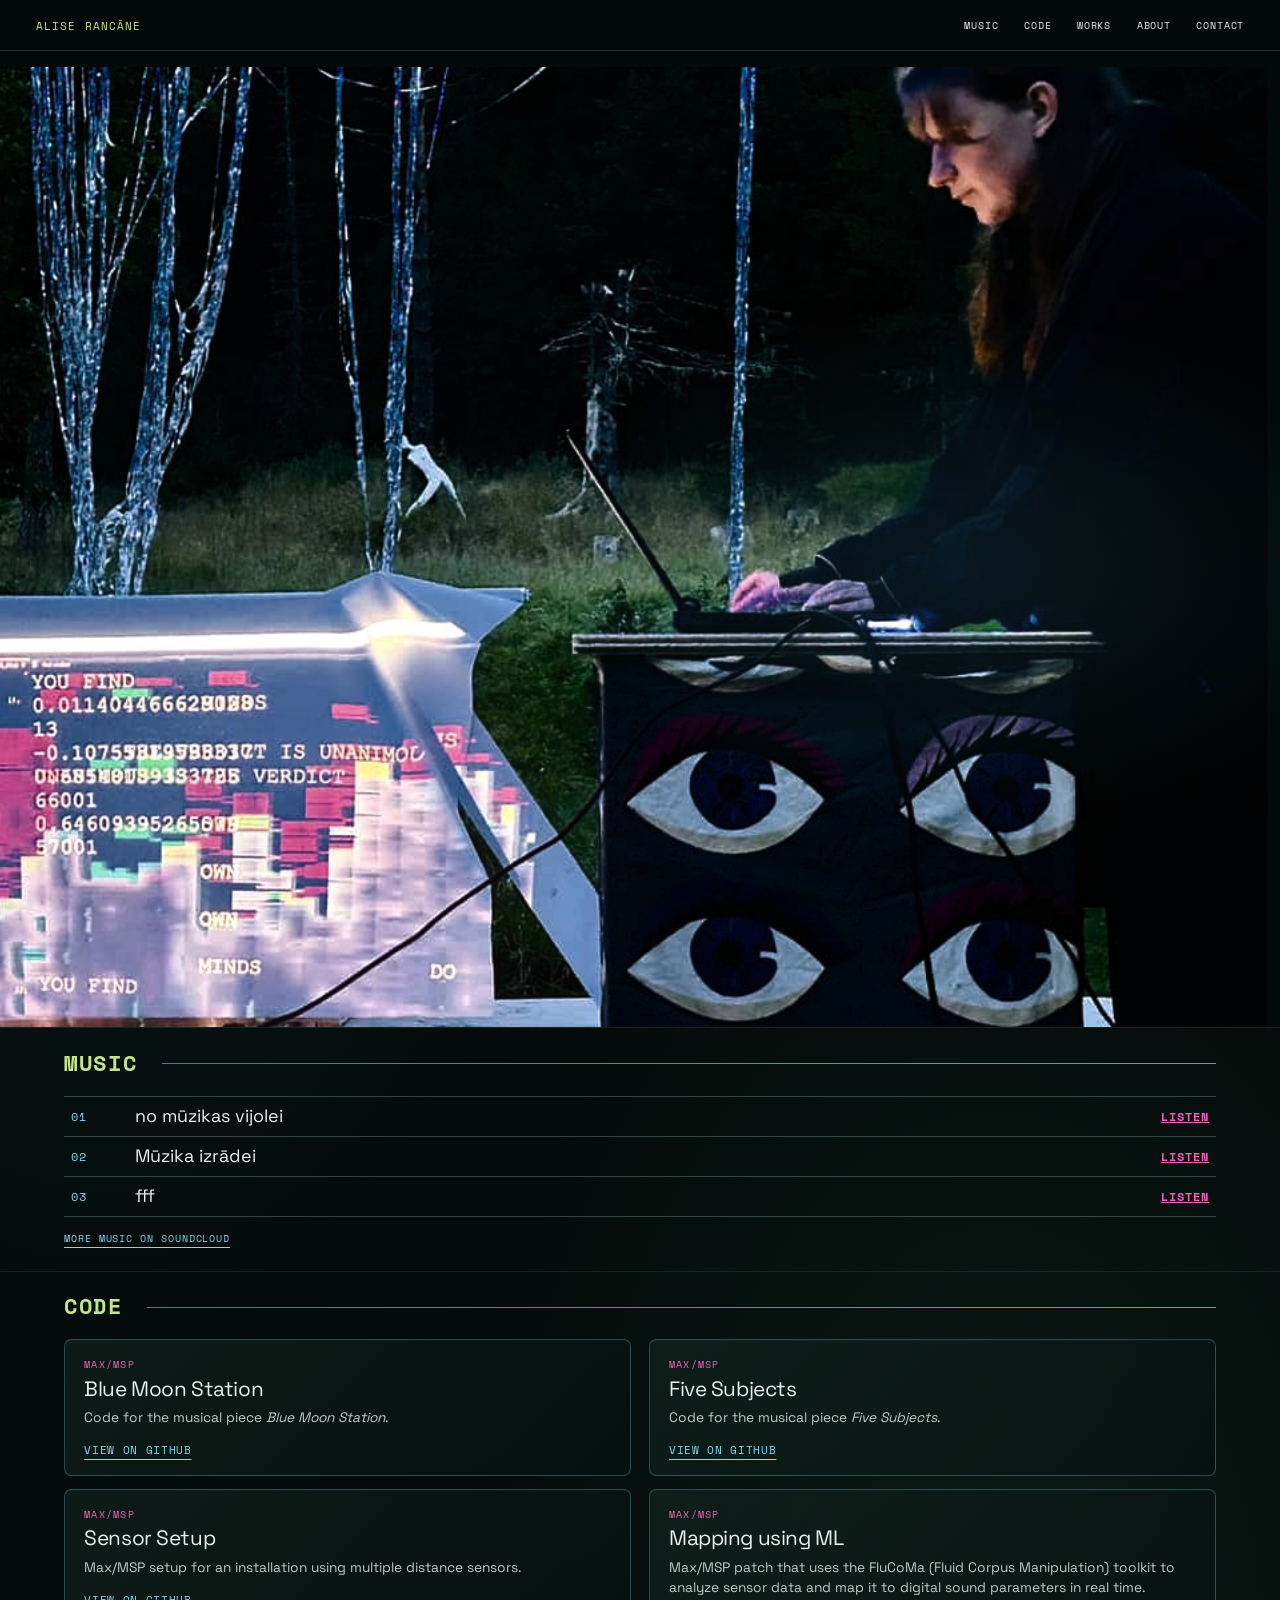
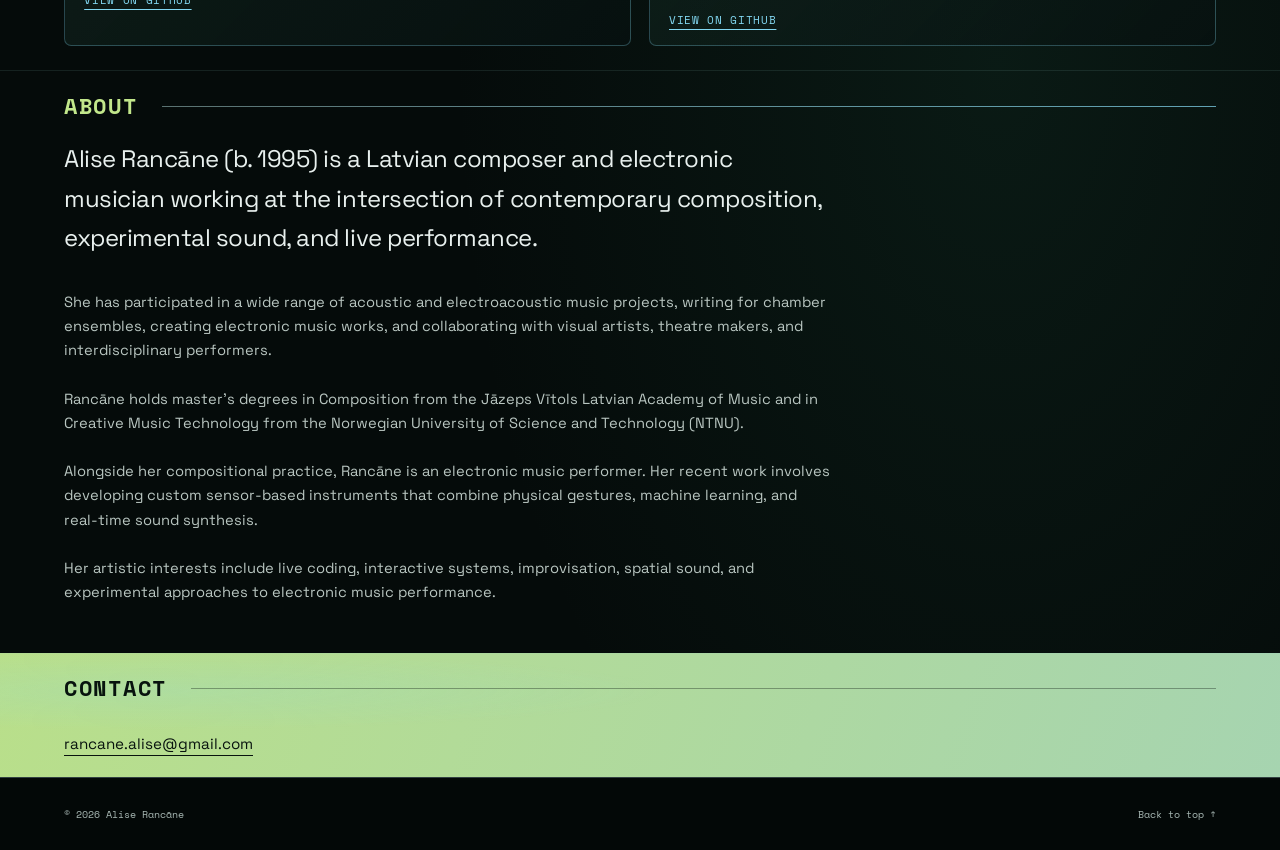
==== commit 918ac56e: "Update index.html" ====
--- a/index.html
+++ b/index.html
@@ -1,3 +1,4 @@
+
 <!doctype html>
 <html lang="en">
 <head>
@@ -19,6 +20,60 @@
       <a href="#contact">Contact</a>
     </nav>
   </header>
+
+  <div class="hero-works works-hover-panel">
+  <div class="hero-works-list">
+    <a href="works.html#blue-moon-station" class="hero-work">
+      <span class="work-index">01</span>
+      <span class="work-details">
+        <span class="work-title">Blue Moon Station</span>
+        <span class="work-meta">Music for 5 musicians with computers</span>
+      </span>
+    </a>
+
+    <a href="works.html#collapse" class="hero-work">
+      <span class="work-index">02</span>
+      <span class="work-details">
+        <span class="work-title">Collapse as a Form of Control</span>
+        <span class="work-meta">Performance</span>
+      </span>
+    </a>
+
+    <a href="works.html#ars-magna" class="hero-work">
+      <span class="work-index">03</span>
+      <span class="work-details">
+        <span class="work-title">Ars Magna</span>
+        <span class="work-meta">Music for voice and electronics</span>
+      </span>
+    </a>
+
+    <a href="works.html#hidden-layers-of-charlotte" class="hero-work">
+      <span class="work-index">04</span>
+      <span class="work-details">
+        <span class="work-title">Hidden Layers of Charlotte</span>
+        <span class="work-meta">Electronic piece</span>
+      </span>
+    </a>
+
+    <a href="works.html#music-for-organ" class="hero-work">
+      <span class="work-index">05</span>
+      <span class="work-details">
+        <span class="work-title">Music for Organ</span>
+        <span class="work-meta">Composition</span>
+      </span>
+    </a>
+
+    <a href="works.html#azazazazazaza" class="hero-work">
+      <span class="work-index">06</span>
+      <span class="work-details">
+        <span class="work-title">azazazazazaza</span>
+        <span class="work-meta">Live-coding performance</span>
+      </span>
+    </a>
+
+    <a href="works.html" class="view-all-works">View all works ↗</a>
+  </div>
+</div>
 
   <main id="top">
     <section class="hero" aria-label="Performance photograph">
@@ -51,22 +106,26 @@
       <div class="section-heading"><h2>Code</h2></div>
       <div class="project-grid code-grid">
         <article class="project-card">
-          <p class="project-type">Max/MSP</p><h3>Blue Moon Station</h3>
+          <p class="project-type">Max/MSP</p>
+          <h3>Blue Moon Station</h3>
           <p>Code for the musical piece <em>Blue Moon Station</em>.</p>
           <a href="https://github.com/aliserancane/blueMoonStation" target="_blank" rel="noopener noreferrer">View on GitHub</a>
         </article>
         <article class="project-card">
-          <p class="project-type">Max/MSP</p><h3>Five Subjects</h3>
+          <p class="project-type">Max/MSP</p>
+          <h3>Five Subjects</h3>
           <p>Code for the musical piece <em>Five Subjects</em>.</p>
           <a href="https://github.com/aliserancane/FiveSubjects" target="_blank" rel="noopener noreferrer">View on GitHub</a>
         </article>
         <article class="project-card">
-          <p class="project-type">Max/MSP</p><h3>Sensor Setup</h3>
+          <p class="project-type">Max/MSP</p>
+          <h3>Sensor Setup</h3>
           <p>Max/MSP setup for an installation using multiple distance sensors.</p>
           <a href="https://github.com/aliserancane/setupForInstallation" target="_blank" rel="noopener noreferrer">View on GitHub</a>
         </article>
         <article class="project-card">
-          <p class="project-type">Max/MSP</p><h3>Mapping using ML</h3>
+          <p class="project-type">Max/MSP</p>
+          <h3>Mapping using ML</h3>
           <p>Max/MSP patch that uses the FluCoMa (Fluid Corpus Manipulation) toolkit to analyze sensor data and map it to digital sound parameters in real time.</p>
           <a href="https://github.com/aliserancane/MLusingFlucoma" target="_blank" rel="noopener noreferrer">View on GitHub</a>
         </article>
@@ -87,7 +146,9 @@
     <section id="contact" class="section contact-section">
       <div class="section-heading"><h2>Contact</h2></div>
       <div class="contact-copy">
-        <div class="contact-links"><a href="mailto:rancane.alise@gmail.com">rancane.alise@gmail.com</a></div>
+        <div class="contact-links">
+          <a href="mailto:rancane.alise@gmail.com">rancane.alise@gmail.com</a>
+        </div>
       </div>
     </section>
   </main>
@@ -100,3 +161,4 @@
   <script src="script.js"></script>
 </body>
 </html>
+
--- a/style.css
+++ b/style.css
@@ -4,15 +4,15 @@
 @import url('https://fonts.googleapis.com/css2?family=Space+Grotesk:wght@400;500;600&family=Space+Mono:wght@400;700&display=swap');
 
 :root {
-  --ink: #edf0e8;
-  --paper: #080a09;
-  --panel: #101411;
-  --panel-raised: rgba(12, 16, 13, 0.97);
-  --accent: #b6d88b;
-  --accent-dark: #111a0d;
-  --muted: #a0a99f;
-  --line: rgba(237, 240, 232, 0.17);
-  --line-strong: rgba(237, 240, 232, 0.3);
+  --ink: #e8f0ee;
+  --paper: #050b0a;
+  --panel: #0b1715;
+  --panel-raised: rgba(7, 17, 16, 0.97);
+  --accent: #c2e78b;
+  --accent-dark: #07120d;
+  --muted: #a9b9b5;
+  --line: rgba(173, 211, 215, 0.28);
+  --line-strong: rgba(183, 226, 225, 0.48);
   --sans: "Space Grotesk", "Segoe UI", Arial, sans-serif;
   --mono: "Space Mono", "Courier New", monospace;
   --gutter: clamp(1rem, 5vw, 5rem);
@@ -110,30 +110,64 @@
 /* Homepage hero */
 .hero {
   position: relative;
-  display: block;
   min-height: 0;
-  padding: 4.5rem var(--gutter) 2rem;
+  height: auto;
+  padding: 3.2rem 0 0;
   overflow: hidden;
   isolation: isolate;
-  background: var(--paper);
-}
+  background:
+    radial-gradient(ellipse at 78% 55%,
+      rgba(32, 119, 151, 0.22), transparent 38%),
+    radial-gradient(ellipse at 18% 80%,
+      rgba(174, 54, 137, 0.13), transparent 35%),
+    #030908;
+}
+
 .hero-image {
   position: relative;
+  z-index: 1;
   display: block;
-  width: min(100%, 1500px);
+  width: 100%;
   height: auto;
-  max-height: none;
-  margin: 0 auto;
   object-fit: contain;
   object-position: center;
+  transform: translateX(-1%);
+}
+
+.hero::after {
+  content: "";
+  position: absolute;
+  z-index: 2;
+  inset: 0;
+  pointer-events: none;
+  background:
+    radial-gradient(ellipse at 75% 55%,
+      rgba(57, 180, 220, 0.13), transparent 32%),
+    radial-gradient(ellipse at 20% 85%,
+      rgba(220, 63, 165, 0.09), transparent 30%);
+  mix-blend-mode: screen;
 }
 
 .hero-overlay {
-  display: none;
+  position: absolute;
+  inset: 0;
+  background: linear-gradient(
+    90deg,
+    rgba(0, 0, 0, 0.25) 0%,
+    rgba(0, 0, 0, 0.45) 55%,
+    rgba(0, 0, 0, 0.75) 100%
+  );
+  pointer-events: none;
 }
 
 .hero-content {
-  display: none;
+  display: grid;
+  grid-template-columns: minmax(0, 1.05fr) minmax(18rem, 0.95fr);
+  align-items: end;
+  gap: clamp(2rem, 4vw, 4rem);
+  width: 100%;
+  margin-top: auto;
+  padding: 2rem 2vw 1rem;
 }
 
 .hero-intro { min-width: 0; padding-bottom: 0.3rem; }
@@ -673,25 +707,25 @@
 
   .hero {
     min-height: 0;
-    padding: 4.5rem 0.75rem 1rem;
-  }
-
-  .hero-image {
-    position: relative;
-    inset: auto;
-    transform: none;
-    width: 100%;
-    height: auto;
-    max-height: none;
-    margin: 0 auto;
-    object-fit: contain;
-  }
-
+    padding: 5rem 0.75rem 1rem;
+  }
+
+  .hero-image,
   .hero-overlay {
-    display: none;
-  }
-
-  .hero-content { display: none; }
+    inset: 2.5rem 0.75rem 0.75rem;
+    width: calc(100% - 1.5rem);
+    height: calc(100% - 3.25rem);
+  }
+
+  .hero-overlay {
+    background: linear-gradient(0deg, rgba(5, 8, 6, 0.92), rgba(5, 8, 6, 0.2));
+  }
+
+  .hero-content {
+    grid-template-columns: minmax(0, 1fr);
+    gap: 2.5rem;
+    padding: 8rem 1rem 1.5rem;
+  }
 
   .hero .eyebrow {
     margin-bottom: 1.2rem;
@@ -807,3 +841,294 @@
     animation-iteration-count: 1 !important;
   }
 }
+
+
+
+/* ---------------------------------------------------------
+   Updated visual direction: forest night / electric blue
+   --------------------------------------------------------- */
+
+:root {
+  --blue: #83d8f2;
+  --magenta: #ed62b6;
+  --forest-glow: rgba(35, 104, 76, 0.16);
+  --blue-glow: rgba(47, 123, 160, 0.10);
+}
+
+body {
+  background:
+    radial-gradient(ellipse at 78% 68%, var(--forest-glow), transparent 34rem),
+    radial-gradient(ellipse at 8% 24%, var(--blue-glow), transparent 30rem),
+    var(--paper);
+}
+
+.site-header {
+  position: absolute;
+  background: rgba(3, 10, 9, 0.88);
+  border-bottom-color: rgba(139, 193, 190, 0.22);
+}
+
+.name-link { color: var(--accent); }
+
+nav a:hover,
+nav a:focus-visible,
+nav a[aria-current="page"] {
+  color: var(--blue);
+}
+
+/* Keep the photograph large and edge-to-edge. */
+.hero {
+  min-height: min(34rem, 70svh);
+  padding: 3.8rem 0 0;
+  background: #030908;
+}
+
+.hero-image {
+  inset: 0;
+  width: 100%;
+  height: 100%;
+  object-fit: cover;
+  object-position: center 38%;
+}
+
+.hero-overlay {
+  background: linear-gradient(
+    180deg,
+    rgba(1, 7, 7, 0.02) 45%,
+    rgba(1, 7, 7, 0.22) 100%
+  );
+}
+
+/* Section headings: compact label with a fine horizontal rule. */
+.section {
+  padding: 1.4rem var(--gutter) 1.5rem;
+  border-top: 1px solid rgba(139, 193, 190, 0.12);
+}
+
+.section-heading {
+  display: flex;
+  align-items: center;
+  gap: 1.5rem;
+  margin: 0 0 1.2rem;
+}
+
+.section-heading::after {
+  content: "";
+  display: block;
+  flex: 1;
+  height: 1px;
+  background: linear-gradient(90deg, var(--line-strong), rgba(131, 216, 242, 0.72));
+}
+
+.section-heading h2 {
+  color: var(--accent);
+  font-family: var(--mono);
+  font-size: clamp(1.05rem, 1.8vw, 1.35rem);
+  font-weight: 700;
+  letter-spacing: 0.08em;
+  line-height: 1.2;
+  text-transform: uppercase;
+}
+
+/* Music: clean rows; blue numbering and magenta listening links. */
+.track-list {
+  margin-left: 0;
+  border-top-color: var(--line);
+}
+
+.track {
+  min-height: 2.25rem;
+  padding: 0.58rem 0.45rem;
+  border-bottom-color: var(--line);
+  background: transparent;
+}
+
+.track-number {
+  color: var(--blue);
+  font-size: 0.72rem;
+}
+
+.track-title {
+  font-size: clamp(0.98rem, 1.5vw, 1.12rem);
+  letter-spacing: 0;
+}
+
+.track-action {
+  color: var(--magenta);
+  font-size: 0.72rem;
+  font-weight: 700;
+}
+
+.track:hover,
+.track:focus-visible {
+  padding-right: 0.75rem;
+  padding-left: 0.75rem;
+  background: rgba(131, 216, 242, 0.075);
+  color: var(--ink);
+}
+
+.track:hover .track-number,
+.track:hover .track-action,
+.track:focus-visible .track-number,
+.track:focus-visible .track-action {
+  color: var(--magenta);
+}
+
+.soundcloud-profile-link {
+  margin-top: 0.85rem;
+}
+
+.text-link,
+.works-all {
+  color: var(--blue);
+}
+
+/* Code cards: two columns, subtle glassy green-black surfaces. */
+.project-grid {
+  display: grid;
+  grid-template-columns: repeat(2, minmax(0, 1fr));
+  gap: 0.8rem 1.1rem;
+  margin-left: 0;
+  border-top: 0;
+}
+
+.project-card {
+  display: block;
+  min-width: 0;
+  padding: 1rem 1.2rem;
+  border: 1px solid rgba(131, 216, 242, 0.28);
+  border-radius: 0.45rem;
+  background: linear-gradient(
+    135deg,
+    rgba(20, 42, 35, 0.55),
+    rgba(7, 17, 16, 0.76)
+  );
+  box-shadow: inset 0 1px 0 rgba(226, 255, 244, 0.025);
+  transition: border-color 180ms ease, background 180ms ease, transform 180ms ease;
+}
+
+.project-card:hover {
+  border-color: rgba(131, 216, 242, 0.58);
+  background: linear-gradient(
+    135deg,
+    rgba(24, 53, 45, 0.68),
+    rgba(8, 21, 20, 0.9)
+  );
+  transform: translateY(-2px);
+}
+
+.project-card .project-type {
+  margin: 0 0 0.25rem;
+  color: var(--magenta);
+}
+
+.project-card h3 {
+  margin: 0 0 0.35rem;
+  font-size: clamp(1.05rem, 1.8vw, 1.3rem);
+  letter-spacing: -0.02em;
+}
+
+.project-card p:not(.project-type) {
+  margin: 0 0 0.65rem;
+  color: #c0cbc7;
+  font-size: 0.86rem;
+  line-height: 1.5;
+}
+
+.project-card > a {
+  display: inline-block;
+  color: var(--blue);
+  font-size: 0.7rem;
+}
+
+/* About and contact retain the existing copy and hierarchy. */
+.about-copy,
+.contact-copy {
+  margin-left: 0;
+}
+
+.about-copy p {
+  color: #b9c6c1;
+  font-size: 0.92rem;
+  line-height: 1.65;
+}
+
+.about-copy .lead { color: var(--ink); }
+
+.contact-section {
+  background:
+    radial-gradient(ellipse at 12% 30%, rgba(131, 216, 242, 0.16), transparent 32rem),
+    linear-gradient(110deg, #b9df8a, #a6d4b0);
+  color: #08130e;
+}
+
+.contact-section .section-heading h2 {
+  color: #08130e;
+}
+
+.contact-section .section-heading::after {
+  background: rgba(8, 19, 14, 0.35);
+}
+
+.contact-copy > p { color: #08130e; }
+.contact-links a { color: #08130e; }
+
+footer {
+  border-top: 1px solid var(--line);
+  background: #030807;
+  color: #a9b9b5;
+}
+
+/* Responsive adjustments for the updated card and heading layouts. */
+@media (max-width: 800px) {
+  .hero {
+    min-height: min(30rem, 65svh);
+    padding: 4rem 0 0;
+  }
+
+  .hero-image {
+    inset: 0;
+    width: 100%;
+    height: 100%;
+    object-position: center 38%;
+  }
+
+  .hero-overlay {
+    inset: 0;
+    width: 100%;
+    height: 100%;
+  }
+
+  .section { padding: 2.4rem 1rem 1.5rem; }
+
+  .section-heading {
+    gap: 0.9rem;
+    margin-bottom: 1.1rem;
+  }
+
+  .project-grid {
+    grid-template-columns: repeat(2, minmax(0, 1fr));
+    gap: 0.7rem;
+  }
+
+  .project-card {
+    padding: 0.9rem;
+  }
+
+  .project-card h3 { font-size: 1.05rem; }
+}
+
+@media (max-width: 560px) {
+  .project-grid { grid-template-columns: minmax(0, 1fr); }
+
+  .track {
+    grid-template-columns: 2rem minmax(0, 1fr) auto;
+    gap: 0.5rem;
+    padding: 0.8rem 0.2rem;
+  }
+
+  .track-title { font-size: 1rem; }
+  .track-action { font-size: 0.62rem; }
+
+  .section-heading h2 { font-size: 1rem; }
+}
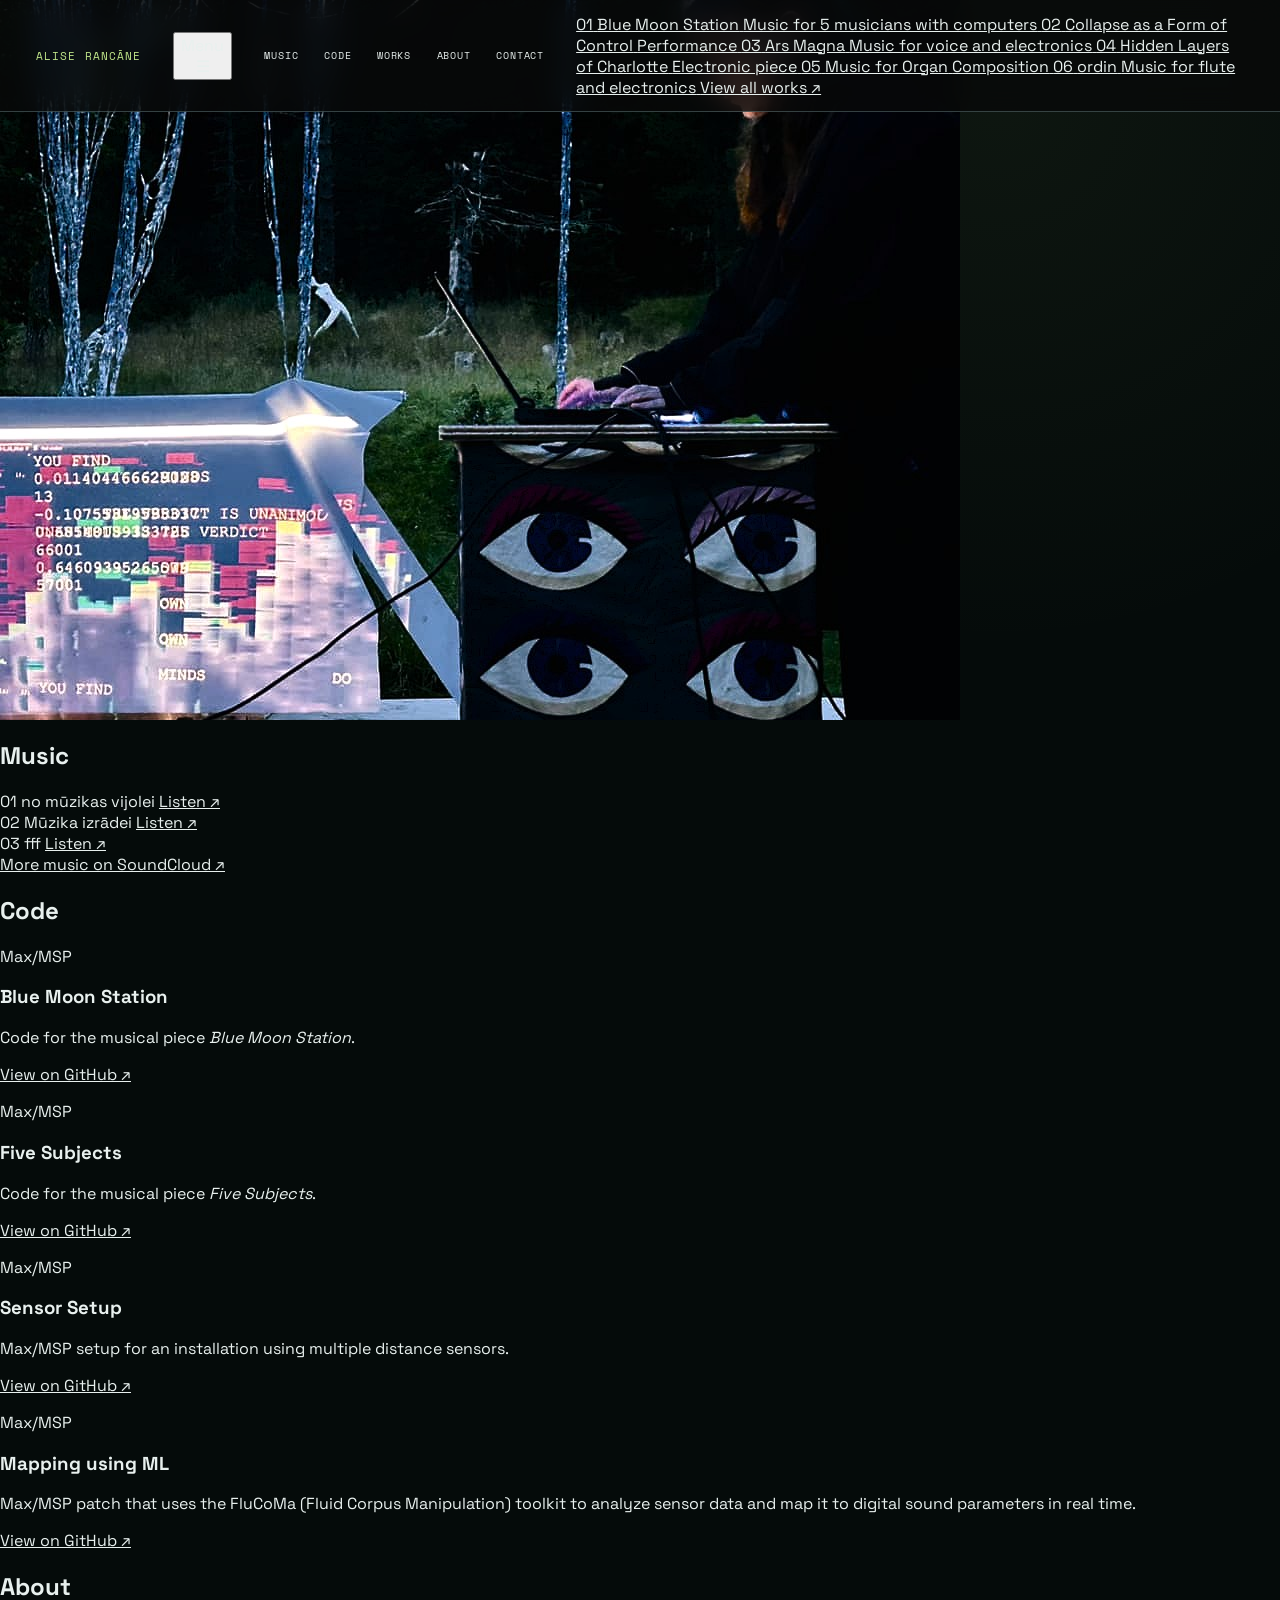
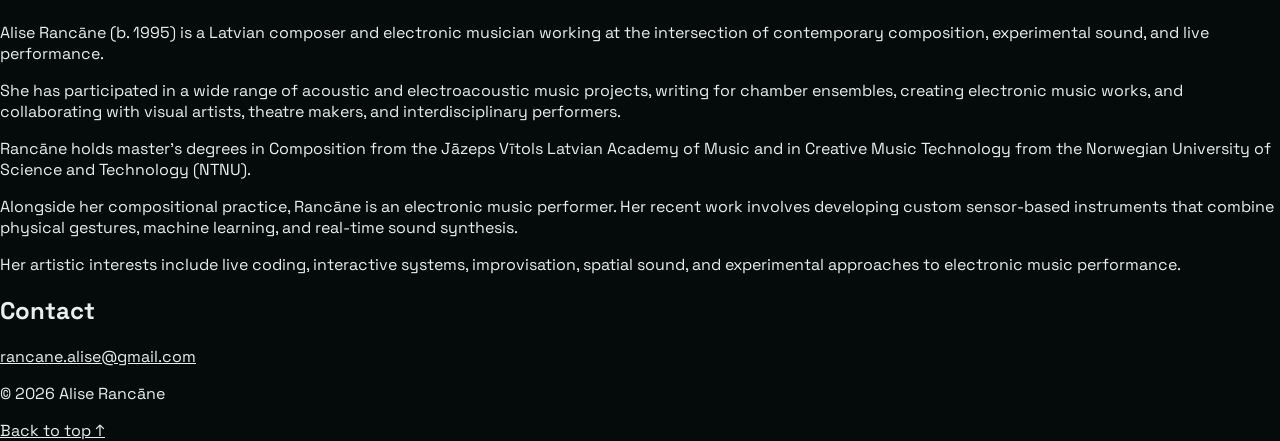
==== commit 7425de3b: "Update index.html" ====
--- a/index.html
+++ b/index.html
@@ -1,83 +1,85 @@
-
 <!doctype html>
 <html lang="en">
 <head>
   <meta charset="utf-8">
   <meta name="viewport" content="width=device-width, initial-scale=1">
   <meta name="description" content="Alise Rancāne — contemporary music composer and electronic music performer.">
+  <meta name="theme-color" content="#050b0a">
   <title>Alise Rancāne</title>
   <link rel="stylesheet" href="style.css">
 </head>
 <body>
   <header class="site-header">
     <a class="name-link" href="index.html">Alise Rancāne</a>
-    <button class="menu-button" type="button" aria-expanded="false" aria-controls="navigation">Menu</button>
+
+    <button class="menu-button" type="button"
+      aria-expanded="false" aria-controls="navigation">
+      <span class="menu-button-label">Menu</span>
+      <span class="menu-button-icon" aria-hidden="true">☰</span>
+    </button>
+
     <nav id="navigation" aria-label="Main navigation">
       <a href="#music">Music</a>
       <a href="#code">Code</a>
-      <a href="works.html">Works</a>
+      <a class="works-nav-link" href="works.html" aria-haspopup="true" aria-expanded="false">Works</a>
       <a href="#about">About</a>
       <a href="#contact">Contact</a>
     </nav>
+
+    <div class="hero-works works-hover-panel" aria-label="Selected works">
+      <div class="hero-works-list">
+        <a href="works.html#blue-moon-station" class="hero-work">
+          <span class="work-index">01</span>
+          <span class="work-details">
+            <span class="work-title">Blue Moon Station</span>
+            <span class="work-meta">Music for 5 musicians with computers</span>
+          </span>
+        </a>
+        <a href="works.html#collapse" class="hero-work">
+          <span class="work-index">02</span>
+          <span class="work-details">
+            <span class="work-title">Collapse as a Form of Control</span>
+            <span class="work-meta">Performance</span>
+          </span>
+        </a>
+        <a href="works.html#ars-magna" class="hero-work">
+          <span class="work-index">03</span>
+          <span class="work-details">
+            <span class="work-title">Ars Magna</span>
+            <span class="work-meta">Music for voice and electronics</span>
+          </span>
+        </a>
+        <a href="works.html#hidden-layers-of-charlotte" class="hero-work">
+          <span class="work-index">04</span>
+          <span class="work-details">
+            <span class="work-title">Hidden Layers of Charlotte</span>
+            <span class="work-meta">Electronic piece</span>
+          </span>
+        </a>
+        <a href="works.html#music-for-organ" class="hero-work">
+          <span class="work-index">05</span>
+          <span class="work-details">
+            <span class="work-title">Music for Organ</span>
+            <span class="work-meta">Composition</span>
+          </span>
+        </a>
+        <a href="works.html#ordin" class="hero-work">
+          <span class="work-index">06</span>
+          <span class="work-details">
+            <span class="work-title">ordin</span>
+            <span class="work-meta">Music for flute and electronics</span>
+          </span>
+        </a>
+        <a href="works.html" class="view-all-works">View all works ↗</a>
+      </div>
+    </div>
   </header>
-
-  <div class="hero-works works-hover-panel">
-  <div class="hero-works-list">
-    <a href="works.html#blue-moon-station" class="hero-work">
-      <span class="work-index">01</span>
-      <span class="work-details">
-        <span class="work-title">Blue Moon Station</span>
-        <span class="work-meta">Music for 5 musicians with computers</span>
-      </span>
-    </a>
-
-    <a href="works.html#collapse" class="hero-work">
-      <span class="work-index">02</span>
-      <span class="work-details">
-        <span class="work-title">Collapse as a Form of Control</span>
-        <span class="work-meta">Performance</span>
-      </span>
-    </a>
-
-    <a href="works.html#ars-magna" class="hero-work">
-      <span class="work-index">03</span>
-      <span class="work-details">
-        <span class="work-title">Ars Magna</span>
-        <span class="work-meta">Music for voice and electronics</span>
-      </span>
-    </a>
-
-    <a href="works.html#hidden-layers-of-charlotte" class="hero-work">
-      <span class="work-index">04</span>
-      <span class="work-details">
-        <span class="work-title">Hidden Layers of Charlotte</span>
-        <span class="work-meta">Electronic piece</span>
-      </span>
-    </a>
-
-    <a href="works.html#music-for-organ" class="hero-work">
-      <span class="work-index">05</span>
-      <span class="work-details">
-        <span class="work-title">Music for Organ</span>
-        <span class="work-meta">Composition</span>
-      </span>
-    </a>
-
-    <a href="works.html#azazazazazaza" class="hero-work">
-      <span class="work-index">06</span>
-      <span class="work-details">
-        <span class="work-title">azazazazazaza</span>
-        <span class="work-meta">Live-coding performance</span>
-      </span>
-    </a>
-
-    <a href="works.html" class="view-all-works">View all works ↗</a>
-  </div>
-</div>
 
   <main id="top">
     <section class="hero" aria-label="Performance photograph">
-      <img class="hero-image" src="alise.jpg" alt="Alise Rancāne performing electronic music outdoors, with a projection and an eye-painted instrument.">
+      <div class="hero-glow" aria-hidden="true"></div>
+      <img class="hero-image" src="alise.jpg"
+        alt="Alise Rancāne performing electronic music outdoors, with a projection and an eye-painted instrument.">
     </section>
 
     <section id="music" class="section">
@@ -86,19 +88,19 @@
         <div class="track">
           <span class="track-number">01</span>
           <span class="track-title">no mūzikas vijolei</span>
-          <a class="track-action" href="https://soundcloud.com/aliserancane/mazliet-no-muzikas-vijolei" target="_blank" rel="noopener noreferrer">Listen</a>
+          <a class="track-action" href="https://soundcloud.com/aliserancane/mazliet-no-muzikas-vijolei" target="_blank" rel="noopener noreferrer">Listen ↗</a>
         </div>
         <div class="track">
           <span class="track-number">02</span>
           <span class="track-title">Mūzika izrādei</span>
-          <a class="track-action" href="https://soundcloud.com/aliserancane/muzika-izradei-kur-pazuda-valsts" target="_blank" rel="noopener noreferrer">Listen</a>
+          <a class="track-action" href="https://soundcloud.com/aliserancane/muzika-izradei-kur-pazuda-valsts" target="_blank" rel="noopener noreferrer">Listen ↗</a>
         </div>
         <div class="track">
           <span class="track-number">03</span>
           <span class="track-title">fff</span>
-          <a class="track-action" href="https://soundcloud.com/aliserancane/fff" target="_blank" rel="noopener noreferrer">Listen</a>
+          <a class="track-action" href="https://soundcloud.com/aliserancane/fff" target="_blank" rel="noopener noreferrer">Listen ↗</a>
         </div>
-        <a class="text-link soundcloud-profile-link" href="https://soundcloud.com/aliserancane" target="_blank" rel="noopener noreferrer">More music on SoundCloud</a>
+        <a class="text-link soundcloud-profile-link" href="https://soundcloud.com/aliserancane" target="_blank" rel="noopener noreferrer">More music on SoundCloud ↗</a>
       </div>
     </section>
 
@@ -109,25 +111,25 @@
           <p class="project-type">Max/MSP</p>
           <h3>Blue Moon Station</h3>
           <p>Code for the musical piece <em>Blue Moon Station</em>.</p>
-          <a href="https://github.com/aliserancane/blueMoonStation" target="_blank" rel="noopener noreferrer">View on GitHub</a>
+          <a href="https://github.com/aliserancane/blueMoonStation" target="_blank" rel="noopener noreferrer">View on GitHub ↗</a>
         </article>
         <article class="project-card">
           <p class="project-type">Max/MSP</p>
           <h3>Five Subjects</h3>
           <p>Code for the musical piece <em>Five Subjects</em>.</p>
-          <a href="https://github.com/aliserancane/FiveSubjects" target="_blank" rel="noopener noreferrer">View on GitHub</a>
+          <a href="https://github.com/aliserancane/FiveSubjects" target="_blank" rel="noopener noreferrer">View on GitHub ↗</a>
         </article>
         <article class="project-card">
           <p class="project-type">Max/MSP</p>
           <h3>Sensor Setup</h3>
           <p>Max/MSP setup for an installation using multiple distance sensors.</p>
-          <a href="https://github.com/aliserancane/setupForInstallation" target="_blank" rel="noopener noreferrer">View on GitHub</a>
+          <a href="https://github.com/aliserancane/setupForInstallation" target="_blank" rel="noopener noreferrer">View on GitHub ↗</a>
         </article>
         <article class="project-card">
           <p class="project-type">Max/MSP</p>
           <h3>Mapping using ML</h3>
           <p>Max/MSP patch that uses the FluCoMa (Fluid Corpus Manipulation) toolkit to analyze sensor data and map it to digital sound parameters in real time.</p>
-          <a href="https://github.com/aliserancane/MLusingFlucoma" target="_blank" rel="noopener noreferrer">View on GitHub</a>
+          <a href="https://github.com/aliserancane/MLusingFlucoma" target="_blank" rel="noopener noreferrer">View on GitHub ↗</a>
         </article>
       </div>
     </section>
@@ -153,7 +155,7 @@
     </section>
   </main>
 
-  <footer>
+  <footer class="site-footer">
     <p>© <span id="year"></span> Alise Rancāne</p>
     <a href="#top">Back to top ↑</a>
   </footer>
@@ -161,4 +163,3 @@
   <script src="script.js"></script>
 </body>
 </html>
-
--- a/style.css
+++ b/style.css
@@ -95,1040 +95,3 @@
 nav a:focus-visible,
 nav a[aria-current="page"] { color: var(--accent); }
 
-.menu-button {
-  display: none;
-  padding: 0.5rem 0;
-  border: 0;
-  background: none;
-  font-family: var(--mono);
-  font-size: 0.68rem;
-  letter-spacing: 0.08em;
-  text-transform: uppercase;
-  cursor: pointer;
-}
-
-/* Homepage hero */
-.hero {
-  position: relative;
-  min-height: 0;
-  height: auto;
-  padding: 3.2rem 0 0;
-  overflow: hidden;
-  isolation: isolate;
-  background:
-    radial-gradient(ellipse at 78% 55%,
-      rgba(32, 119, 151, 0.22), transparent 38%),
-    radial-gradient(ellipse at 18% 80%,
-      rgba(174, 54, 137, 0.13), transparent 35%),
-    #030908;
-}
-
-.hero-image {
-  position: relative;
-  z-index: 1;
-  display: block;
-  width: 100%;
-  height: auto;
-  object-fit: contain;
-  object-position: center;
-  transform: translateX(-1%);
-}
-
-.hero::after {
-  content: "";
-  position: absolute;
-  z-index: 2;
-  inset: 0;
-  pointer-events: none;
-  background:
-    radial-gradient(ellipse at 75% 55%,
-      rgba(57, 180, 220, 0.13), transparent 32%),
-    radial-gradient(ellipse at 20% 85%,
-      rgba(220, 63, 165, 0.09), transparent 30%);
-  mix-blend-mode: screen;
-}
-
-.hero-overlay {
-  position: absolute;
-  inset: 0;
-  background: linear-gradient(
-    90deg,
-    rgba(0, 0, 0, 0.25) 0%,
-    rgba(0, 0, 0, 0.45) 55%,
-    rgba(0, 0, 0, 0.75) 100%
-  );
-  pointer-events: none;
-}
-
-.hero-content {
-  display: grid;
-  grid-template-columns: minmax(0, 1.05fr) minmax(18rem, 0.95fr);
-  align-items: end;
-  gap: clamp(2rem, 4vw, 4rem);
-  width: 100%;
-  margin-top: auto;
-  padding: 2rem 2vw 1rem;
-}
-
-.hero-intro { min-width: 0; padding-bottom: 0.3rem; }
-
-.eyebrow,
-.project-type {
-  color: var(--accent);
-  font-family: var(--mono);
-  font-size: 0.64rem;
-  font-weight: 400;
-  letter-spacing: 0.12em;
-  line-height: 1.7;
-  text-transform: uppercase;
-}
-
-.hero .eyebrow { margin: 0 0 1.5rem; }
-
-.hero h1 {
-  margin: 0;
-  font-size: clamp(4rem, 8.4vw, 9rem);
-  font-weight: 400;
-  letter-spacing: -0.075em;
-  line-height: 0.86;
-}
-
-/* Homepage Works hover panel.
-   The label stays visible; the list opens when the panel is hovered/focused. */
-.hero-works {
-  width: 100%;
-  max-width: 36rem;
-  min-width: 0;
-  justify-self: end;
-  padding-left: 1.4rem;
-  margin-bottom: 0.4rem;
-  border-left: 1px solid var(--line);
-}
-
-.works-heading {
-  display: inline-block;
-  margin: 0;
-  padding: 0.5rem 0;
-  cursor: default;
-}
-
-.hero-works-list {
-  position: absolute;
-  left: auto;
-  right: var(--gutter);
-  bottom: 2.1rem;
-  z-index: 30;
-  width: min(36rem, 42vw);
-  padding: 0.5rem 1rem 1rem;
-  border: 1px solid var(--line);
-  background: var(--panel-raised);
-  backdrop-filter: blur(16px);
-  opacity: 0;
-  visibility: hidden;
-  transform: translateY(8px);
-  transition: opacity 220ms var(--ease), transform 220ms var(--ease), visibility 220ms;
-}
-
-.hero-works:hover .hero-works-list,
-.hero-works:focus-within .hero-works-list,
-.hero-works.is-open .hero-works-list {
-  opacity: 1;
-  visibility: visible;
-  transform: translateY(0);
-}
-
-.hero-work {
-  display: grid;
-  grid-template-columns: 1.6rem minmax(0, 1fr);
-  align-items: start;
-  gap: 0.7rem;
-  padding: 0.75rem 0;
-  border-bottom: 1px solid var(--line);
-  text-decoration: none;
-  transition: padding-left 180ms ease;
-}
-
-.work-index {
-  padding-top: 0.1rem;
-  color: var(--accent);
-  font-family: var(--mono);
-  font-size: 0.66rem;
-  letter-spacing: 0.03em;
-}
-
-.work-details {
-  display: flex;
-  flex-direction: column;
-  gap: 0.3rem;
-  min-width: 0;
-}
-
-.work-title {
-  font-size: 0.9rem;
-  font-weight: 400;
-  line-height: 1.4;
-  overflow-wrap: anywhere;
-}
-
-.work-meta {
-  color: var(--muted);
-  font-family: var(--mono);
-  font-size: 0.56rem;
-  letter-spacing: 0.07em;
-  line-height: 1.5;
-  text-transform: uppercase;
-}
-
-.hero-work:hover,
-.hero-work:focus-visible { padding-left: 0.3rem; }
-
-.hero-work:hover .work-title,
-.hero-work:focus-visible .work-title { color: var(--accent); }
-
-.works-all,
-.text-link {
-  display: inline-block;
-  margin-top: 1rem;
-  color: var(--accent);
-  font-family: var(--mono);
-  font-size: 0.64rem;
-  letter-spacing: 0.09em;
-  text-decoration: underline;
-  text-underline-offset: 0.3rem;
-  text-transform: uppercase;
-}
-
-.works-all:hover,
-.text-link:hover { color: var(--ink); }
-
-/* General sections */
-.section {
-  padding: 7rem var(--gutter);
-  border-top: 1px solid var(--line);
-}
-
-.section-heading { margin: 0 0 3.5rem var(--content-offset); }
-
-.section-heading h2 {
-  margin: 0;
-  font-size: clamp(3rem, 6.8vw, 7rem);
-  font-weight: 400;
-  letter-spacing: -0.065em;
-  line-height: 0.92;
-}
-
-/* Music list */
-.track-list {
-  margin-left: var(--content-offset);
-  border-top: 1px solid var(--line);
-}
-
-.track {
-  display: grid;
-  grid-template-columns: 3rem minmax(0, 1fr) auto;
-  align-items: center;
-  gap: 1rem;
-  padding: 1.45rem 0;
-  border-bottom: 1px solid var(--line);
-  text-decoration: none;
-  transition: padding 180ms ease, color 180ms ease, background 180ms ease;
-}
-
-.track-number,
-.track-action {
-  color: var(--accent);
-  font-family: var(--mono);
-  font-size: 0.66rem;
-  letter-spacing: 0.08em;
-}
-
-.track-title {
-  font-size: clamp(1.3rem, 2.8vw, 2.7rem);
-  font-weight: 400;
-  letter-spacing: -0.04em;
-  line-height: 1.15;
-}
-
-.track-action { text-transform: uppercase; }
-
-.track:hover,
-.track:focus-visible {
-  padding-right: 1rem;
-  padding-left: 1rem;
-  background: var(--accent);
-  color: var(--accent-dark);
-}
-
-.track:hover .track-number,
-.track:hover .track-action,
-.track:focus-visible .track-number,
-.track:focus-visible .track-action { color: var(--accent-dark); }
-
-.soundcloud-profile-link { margin-top: 1.8rem; }
-
-/* Code project cards */
-.project-grid {
-  margin-left: var(--content-offset);
-  border-top: 1px solid var(--line);
-}
-
-.project-card {
-  display: grid;
-  grid-template-columns: 0.65fr 1.2fr minmax(0, 1.5fr) auto;
-  align-items: center;
-  gap: 1.5rem;
-  padding: 1.8rem 0;
-  border-bottom: 1px solid var(--line);
-}
-
-.project-card .project-type { margin: 0; }
-
-.project-card h3 {
-  margin: 0;
-  font-size: clamp(1.3rem, 2.3vw, 2.2rem);
-  font-weight: 400;
-  letter-spacing: -0.04em;
-  line-height: 1.15;
-}
-
-.project-card p:not(.project-type) {
-  margin: 0;
-  color: var(--muted);
-  font-size: 0.92rem;
-  line-height: 1.7;
-}
-
-.project-card > a {
-  color: var(--accent);
-  font-family: var(--mono);
-  font-size: 0.62rem;
-  letter-spacing: 0.06em;
-  text-decoration: underline;
-  text-underline-offset: 0.3rem;
-  text-transform: uppercase;
-}
-
-/* About and contact */
-.about-copy,
-.contact-copy {
-  max-width: 60rem;
-  margin-left: var(--content-offset);
-}
-
-.about-copy p {
-  max-width: 48rem;
-  margin: 0 0 1.5rem;
-  color: var(--muted);
-  font-size: 1rem;
-  line-height: 1.85;
-}
-
-.about-copy .lead {
-  margin-bottom: 2rem;
-  color: var(--ink);
-  font-size: clamp(1.2rem, 2vw, 1.5rem);
-  letter-spacing: -0.02em;
-  line-height: 1.65;
-}
-
-.contact-section {
-  background: var(--accent);
-  color: var(--accent-dark);
-  border-top: 0;
-}
-
-.contact-section .section-heading h2 { color: var(--accent-dark); }
-
-.contact-copy > p {
-  max-width: 55rem;
-  margin-top: 0;
-  font-size: clamp(1.8rem, 4vw, 4rem);
-  letter-spacing: -0.045em;
-  line-height: 1.15;
-}
-
-.contact-links {
-  display: flex;
-  flex-wrap: wrap;
-  gap: 2rem;
-  margin-top: 2rem;
-}
-
-.contact-links a {
-  font-size: 0.95rem;
-  text-underline-offset: 0.4rem;
-  overflow-wrap: anywhere;
-}
-
-/* Footer */
-footer {
-  display: flex;
-  align-items: center;
-  justify-content: space-between;
-  gap: 1rem;
-  padding: 1.8rem var(--gutter);
-  background: #050706;
-  color: var(--muted);
-  font-family: var(--mono);
-  font-size: 0.64rem;
-}
-
-footer p { margin: 0; }
-footer a { text-decoration: none; }
-footer a:hover { color: var(--accent); }
-
-/* Works page */
-.works-body .site-header {
-  position: sticky;
-  top: 0;
-  z-index: 1000;
-  min-height: 4rem;
-  background: rgba(8, 10, 9, 0.96);
-}
-
-.works-page { padding-top: 3rem; }
-
-.works-intro { padding: 7rem var(--gutter) 3rem; }
-.works-intro .eyebrow { margin: 0 0 1rem; }
-
-.works-intro h1 {
-  margin: 0;
-  font-size: clamp(4rem, 9vw, 8rem);
-  font-weight: 400;
-  letter-spacing: -0.075em;
-  line-height: 0.9;
-}
-
-.works-intro-copy {
-  margin: 1.5rem 0 0;
-  color: var(--muted);
-  font-size: 1rem;
-  line-height: 1.7;
-}
-
-.works-index { padding: 1.5rem var(--gutter) 5rem; }
-
-.works-row {
-  display: grid;
-  grid-template-columns: 3rem minmax(0, 1fr) minmax(8rem, 0.4fr);
-  align-items: center;
-  gap: 1rem;
-  padding: 1.5rem 0;
-  border-top: 1px solid var(--line);
-  text-decoration: none;
-}
-
-.works-row:last-child { border-bottom: 1px solid var(--line); }
-
-.works-row-main {
-  display: flex;
-  flex-direction: column;
-  gap: 0.35rem;
-  min-width: 0;
-}
-
-.works-row-title {
-  font-size: clamp(1.4rem, 3vw, 2.6rem);
-  letter-spacing: -0.04em;
-  line-height: 1.15;
-}
-
-.works-row-meta,
-.works-row-type {
-  color: var(--muted);
-  font-family: var(--mono);
-  font-size: 0.64rem;
-  letter-spacing: 0.06em;
-  line-height: 1.5;
-  text-transform: uppercase;
-}
-
-.works-row-type { text-align: right; }
-
-.works-row:hover .works-row-title,
-.works-row:focus-visible .works-row-title { color: var(--accent); }
-
-.work-detail {
-  scroll-margin-top: 5rem;
-  padding: clamp(3.5rem, 6vw, 6rem) var(--gutter);
-  border-top: 1px solid var(--line);
-}
-
-.work-detail > .project-type { margin: 0 0 1rem; }
-
-.work-detail h2 {
-  max-width: 65rem;
-  margin: 0;
-  font-size: clamp(2.7rem, 6.5vw, 6rem);
-  font-weight: 400;
-  letter-spacing: -0.065em;
-  line-height: 0.98;
-}
-
-.work-subtitle {
-  margin: 1.2rem 0 2rem;
-  color: var(--muted);
-  font-size: 1rem;
-  line-height: 1.7;
-}
-
-.work-placeholder {
-  display: flex;
-  align-items: center;
-  justify-content: center;
-  min-height: 22rem;
-  margin: 2rem 0;
-  padding: 2rem;
-  border: 1px solid var(--line);
-  background: var(--panel);
-  color: var(--muted);
-  font-family: var(--mono);
-  font-size: 0.72rem;
-  letter-spacing: 0.07em;
-  text-align: center;
-}
-
-.placeholder-note {
-  max-width: 48rem;
-  color: var(--muted);
-  font-size: 0.95rem;
-  line-height: 1.8;
-}
-
-/* Unified video sizing */
-.work-video {
-  display: block;
-  width: 100%;
-  max-width: 1500px;
-  aspect-ratio: 16 / 9;
-  margin: 2.5rem 0 3rem;
-  overflow: hidden;
-  border: 1px solid var(--line);
-  background: var(--panel);
-}
-
-.work-video iframe {
-  display: block;
-  width: 100%;
-  height: 100%;
-  border: 0;
-}
-
-.work-description {
-  max-width: 52rem;
-  margin-top: 2rem;
-}
-
-.work-description p {
-  margin: 0 0 1.4rem;
-  color: var(--ink);
-  font-size: 1rem;
-  line-height: 1.8;
-}
-
-#collapse .work-description p:nth-child(2) {
-  color: var(--accent);
-  font-size: 1.2rem;
-}
-
-/* Bandcamp player */
-.work-bandcamp {
-  width: 100%;
-  max-width: 710px;
-  margin: 2rem 0;
-  overflow: hidden;
-}
-
-.work-bandcamp iframe {
-  display: block;
-  width: 100%;
-  height: 120px;
-  border: 0;
-}
-
-/* Tablet */
-@media (max-width: 1100px) {
-  :root { --content-offset: 15%; }
-
-  .hero-content {
-    grid-template-columns: minmax(0, 1fr) minmax(17rem, 0.9fr);
-    gap: 3vw;
-    padding-right: 1vw;
-    padding-left: 1vw;
-  }
-
-  .hero h1 { font-size: clamp(3.8rem, 7.5vw, 7rem); }
-  .hero-works { padding-left: 1rem; }
-  .hero-work { padding-top: 0.6rem; padding-bottom: 0.6rem; }
-
-  .project-card {
-    grid-template-columns: 1fr 1.5fr;
-    gap: 0.8rem 1.5rem;
-  }
-
-  .project-card p:not(.project-type),
-  .project-card > a { grid-column: 2; }
-
-  .project-card > a {
-    justify-self: start;
-    margin-top: 0.3rem;
-  }
-}
-
-/* Mobile navigation and responsive layout */
-@media (max-width: 800px) {
-  :root {
-    --gutter: 1rem;
-    --content-offset: 0%;
-  }
-
-  .site-header { padding: 0.85rem 1rem; }
-  .menu-button { display: block; }
-
-  nav {
-    position: absolute;
-    top: 100%;
-    right: 0;
-    left: 0;
-    display: none;
-    flex-direction: column;
-    align-items: stretch;
-    gap: 0;
-    background: var(--paper);
-    border-bottom: 1px solid var(--line);
-  }
-
-  nav.open { display: flex; }
-
-  nav a {
-    padding: 1rem;
-    border-top: 1px solid var(--line);
-  }
-
-  .hero {
-    min-height: 0;
-    padding: 5rem 0.75rem 1rem;
-  }
-
-  .hero-image,
-  .hero-overlay {
-    inset: 2.5rem 0.75rem 0.75rem;
-    width: calc(100% - 1.5rem);
-    height: calc(100% - 3.25rem);
-  }
-
-  .hero-overlay {
-    background: linear-gradient(0deg, rgba(5, 8, 6, 0.92), rgba(5, 8, 6, 0.2));
-  }
-
-  .hero-content {
-    grid-template-columns: minmax(0, 1fr);
-    gap: 2.5rem;
-    padding: 8rem 1rem 1.5rem;
-  }
-
-  .hero .eyebrow {
-    margin-bottom: 1.2rem;
-    font-size: 0.62rem;
-  }
-
-  .hero h1 { font-size: clamp(3.6rem, 13vw, 6rem); }
-
-  .hero-works {
-    max-width: none;
-    padding-left: 0;
-    border-left: 0;
-  }
-
-  /* On touch screens the list is always visible; hover is not reliable. */
-  .hero-works-list {
-    position: static;
-    width: 100%;
-    margin-top: 0.5rem;
-    padding: 0.5rem 0 1rem;
-    border: 0;
-    background: transparent;
-    opacity: 1;
-    visibility: visible;
-    transform: none;
-  }
-
-  .works-heading { margin-bottom: 0.5rem; }
-
-  .section { padding: 5rem 1rem; }
-  .section-heading { margin: 0 0 2.5rem; }
-  .section-heading h2 { font-size: clamp(3rem, 12vw, 5rem); }
-
-  .track-list,
-  .project-grid,
-  .about-copy,
-  .contact-copy { margin-left: 0; }
-
-  .track {
-    grid-template-columns: 2rem minmax(0, 1fr) auto;
-    gap: 0.6rem;
-    padding: 1.2rem 0;
-  }
-
-  .track-title { font-size: clamp(1.2rem, 5vw, 2rem); }
-  .track-action { font-size: 0.6rem; }
-
-  .project-card {
-    grid-template-columns: minmax(0, 1fr);
-    gap: 0.65rem;
-    padding: 1.5rem 0;
-  }
-
-  .project-card p:not(.project-type),
-  .project-card > a { grid-column: auto; }
-
-  .project-card > a { margin-top: 0.5rem; }
-  .works-page { padding-top: 2rem; }
-  .works-intro { padding: 6rem 1rem 2.5rem; }
-  .works-intro h1 { font-size: clamp(3.5rem, 14vw, 6rem); }
-  .works-index { padding: 1rem 1rem 3.5rem; }
-
-  .works-row {
-    grid-template-columns: 2rem minmax(0, 1fr);
-    gap: 0.75rem;
-    padding: 1.2rem 0;
-  }
-
-  .works-row-type {
-    grid-column: 2;
-    text-align: left;
-  }
-
-  .work-detail {
-    scroll-margin-top: 4.5rem;
-    padding: 3.5rem 1rem;
-  }
-
-  .work-detail h2 { font-size: clamp(2.4rem, 10vw, 4rem); }
-  .work-video { margin: 1.5rem 0 2rem; }
-  .work-description { max-width: 100%; }
-  .work-description p { font-size: 0.96rem; line-height: 1.75; }
-  .work-bandcamp { max-width: 100%; }
-  .work-placeholder { min-height: 15rem; }
-
-  footer {
-    align-items: flex-start;
-    padding: 1.5rem 1rem;
-  }
-}
-
-@media (max-width: 520px) {
-  .hero-content { padding-top: 7rem; gap: 2rem; }
-  .hero h1 { font-size: clamp(3.2rem, 16vw, 5rem); }
-  .hero .eyebrow { max-width: 17rem; line-height: 1.8; }
-  .work-meta { font-size: 0.56rem; letter-spacing: 0.06em; }
-
-  .track { grid-template-columns: 1.5rem minmax(0, 1fr); }
-  .track-action { grid-column: 2; }
-  .contact-links { flex-direction: column; gap: 1rem; }
-  footer { flex-direction: column; gap: 0.8rem; }
-}
-
-@media (prefers-reduced-motion: reduce) {
-  html { scroll-behavior: auto; }
-
-  *,
-  *::before,
-  *::after {
-    scroll-behavior: auto !important;
-    transition-duration: 0.01ms !important;
-    animation-duration: 0.01ms !important;
-    animation-iteration-count: 1 !important;
-  }
-}
-
-
-
-/* ---------------------------------------------------------
-   Updated visual direction: forest night / electric blue
-   --------------------------------------------------------- */
-
-:root {
-  --blue: #83d8f2;
-  --magenta: #ed62b6;
-  --forest-glow: rgba(35, 104, 76, 0.16);
-  --blue-glow: rgba(47, 123, 160, 0.10);
-}
-
-body {
-  background:
-    radial-gradient(ellipse at 78% 68%, var(--forest-glow), transparent 34rem),
-    radial-gradient(ellipse at 8% 24%, var(--blue-glow), transparent 30rem),
-    var(--paper);
-}
-
-.site-header {
-  position: absolute;
-  background: rgba(3, 10, 9, 0.88);
-  border-bottom-color: rgba(139, 193, 190, 0.22);
-}
-
-.name-link { color: var(--accent); }
-
-nav a:hover,
-nav a:focus-visible,
-nav a[aria-current="page"] {
-  color: var(--blue);
-}
-
-/* Keep the photograph large and edge-to-edge. */
-.hero {
-  min-height: min(34rem, 70svh);
-  padding: 3.8rem 0 0;
-  background: #030908;
-}
-
-.hero-image {
-  inset: 0;
-  width: 100%;
-  height: 100%;
-  object-fit: cover;
-  object-position: center 38%;
-}
-
-.hero-overlay {
-  background: linear-gradient(
-    180deg,
-    rgba(1, 7, 7, 0.02) 45%,
-    rgba(1, 7, 7, 0.22) 100%
-  );
-}
-
-/* Section headings: compact label with a fine horizontal rule. */
-.section {
-  padding: 1.4rem var(--gutter) 1.5rem;
-  border-top: 1px solid rgba(139, 193, 190, 0.12);
-}
-
-.section-heading {
-  display: flex;
-  align-items: center;
-  gap: 1.5rem;
-  margin: 0 0 1.2rem;
-}
-
-.section-heading::after {
-  content: "";
-  display: block;
-  flex: 1;
-  height: 1px;
-  background: linear-gradient(90deg, var(--line-strong), rgba(131, 216, 242, 0.72));
-}
-
-.section-heading h2 {
-  color: var(--accent);
-  font-family: var(--mono);
-  font-size: clamp(1.05rem, 1.8vw, 1.35rem);
-  font-weight: 700;
-  letter-spacing: 0.08em;
-  line-height: 1.2;
-  text-transform: uppercase;
-}
-
-/* Music: clean rows; blue numbering and magenta listening links. */
-.track-list {
-  margin-left: 0;
-  border-top-color: var(--line);
-}
-
-.track {
-  min-height: 2.25rem;
-  padding: 0.58rem 0.45rem;
-  border-bottom-color: var(--line);
-  background: transparent;
-}
-
-.track-number {
-  color: var(--blue);
-  font-size: 0.72rem;
-}
-
-.track-title {
-  font-size: clamp(0.98rem, 1.5vw, 1.12rem);
-  letter-spacing: 0;
-}
-
-.track-action {
-  color: var(--magenta);
-  font-size: 0.72rem;
-  font-weight: 700;
-}
-
-.track:hover,
-.track:focus-visible {
-  padding-right: 0.75rem;
-  padding-left: 0.75rem;
-  background: rgba(131, 216, 242, 0.075);
-  color: var(--ink);
-}
-
-.track:hover .track-number,
-.track:hover .track-action,
-.track:focus-visible .track-number,
-.track:focus-visible .track-action {
-  color: var(--magenta);
-}
-
-.soundcloud-profile-link {
-  margin-top: 0.85rem;
-}
-
-.text-link,
-.works-all {
-  color: var(--blue);
-}
-
-/* Code cards: two columns, subtle glassy green-black surfaces. */
-.project-grid {
-  display: grid;
-  grid-template-columns: repeat(2, minmax(0, 1fr));
-  gap: 0.8rem 1.1rem;
-  margin-left: 0;
-  border-top: 0;
-}
-
-.project-card {
-  display: block;
-  min-width: 0;
-  padding: 1rem 1.2rem;
-  border: 1px solid rgba(131, 216, 242, 0.28);
-  border-radius: 0.45rem;
-  background: linear-gradient(
-    135deg,
-    rgba(20, 42, 35, 0.55),
-    rgba(7, 17, 16, 0.76)
-  );
-  box-shadow: inset 0 1px 0 rgba(226, 255, 244, 0.025);
-  transition: border-color 180ms ease, background 180ms ease, transform 180ms ease;
-}
-
-.project-card:hover {
-  border-color: rgba(131, 216, 242, 0.58);
-  background: linear-gradient(
-    135deg,
-    rgba(24, 53, 45, 0.68),
-    rgba(8, 21, 20, 0.9)
-  );
-  transform: translateY(-2px);
-}
-
-.project-card .project-type {
-  margin: 0 0 0.25rem;
-  color: var(--magenta);
-}
-
-.project-card h3 {
-  margin: 0 0 0.35rem;
-  font-size: clamp(1.05rem, 1.8vw, 1.3rem);
-  letter-spacing: -0.02em;
-}
-
-.project-card p:not(.project-type) {
-  margin: 0 0 0.65rem;
-  color: #c0cbc7;
-  font-size: 0.86rem;
-  line-height: 1.5;
-}
-
-.project-card > a {
-  display: inline-block;
-  color: var(--blue);
-  font-size: 0.7rem;
-}
-
-/* About and contact retain the existing copy and hierarchy. */
-.about-copy,
-.contact-copy {
-  margin-left: 0;
-}
-
-.about-copy p {
-  color: #b9c6c1;
-  font-size: 0.92rem;
-  line-height: 1.65;
-}
-
-.about-copy .lead { color: var(--ink); }
-
-.contact-section {
-  background:
-    radial-gradient(ellipse at 12% 30%, rgba(131, 216, 242, 0.16), transparent 32rem),
-    linear-gradient(110deg, #b9df8a, #a6d4b0);
-  color: #08130e;
-}
-
-.contact-section .section-heading h2 {
-  color: #08130e;
-}
-
-.contact-section .section-heading::after {
-  background: rgba(8, 19, 14, 0.35);
-}
-
-.contact-copy > p { color: #08130e; }
-.contact-links a { color: #08130e; }
-
-footer {
-  border-top: 1px solid var(--line);
-  background: #030807;
-  color: #a9b9b5;
-}
-
-/* Responsive adjustments for the updated card and heading layouts. */
-@media (max-width: 800px) {
-  .hero {
-    min-height: min(30rem, 65svh);
-    padding: 4rem 0 0;
-  }
-
-  .hero-image {
-    inset: 0;
-    width: 100%;
-    height: 100%;
-    object-position: center 38%;
-  }
-
-  .hero-overlay {
-    inset: 0;
-    width: 100%;
-    height: 100%;
-  }
-
-  .section { padding: 2.4rem 1rem 1.5rem; }
-
-  .section-heading {
-    gap: 0.9rem;
-    margin-bottom: 1.1rem;
-  }
-
-  .project-grid {
-    grid-template-columns: repeat(2, minmax(0, 1fr));
-    gap: 0.7rem;
-  }
-
-  .project-card {
-    padding: 0.9rem;
-  }
-
-  .project-card h3 { font-size: 1.05rem; }
-}
-
-@media (max-width: 560px) {
-  .project-grid { grid-template-columns: minmax(0, 1fr); }
-
-  .track {
-    grid-template-columns: 2rem minmax(0, 1fr) auto;
-    gap: 0.5rem;
-    padding: 0.8rem 0.2rem;
-  }
-
-  .track-title { font-size: 1rem; }
-  .track-action { font-size: 0.62rem; }
-
-  .section-heading h2 { font-size: 1rem; }
-}
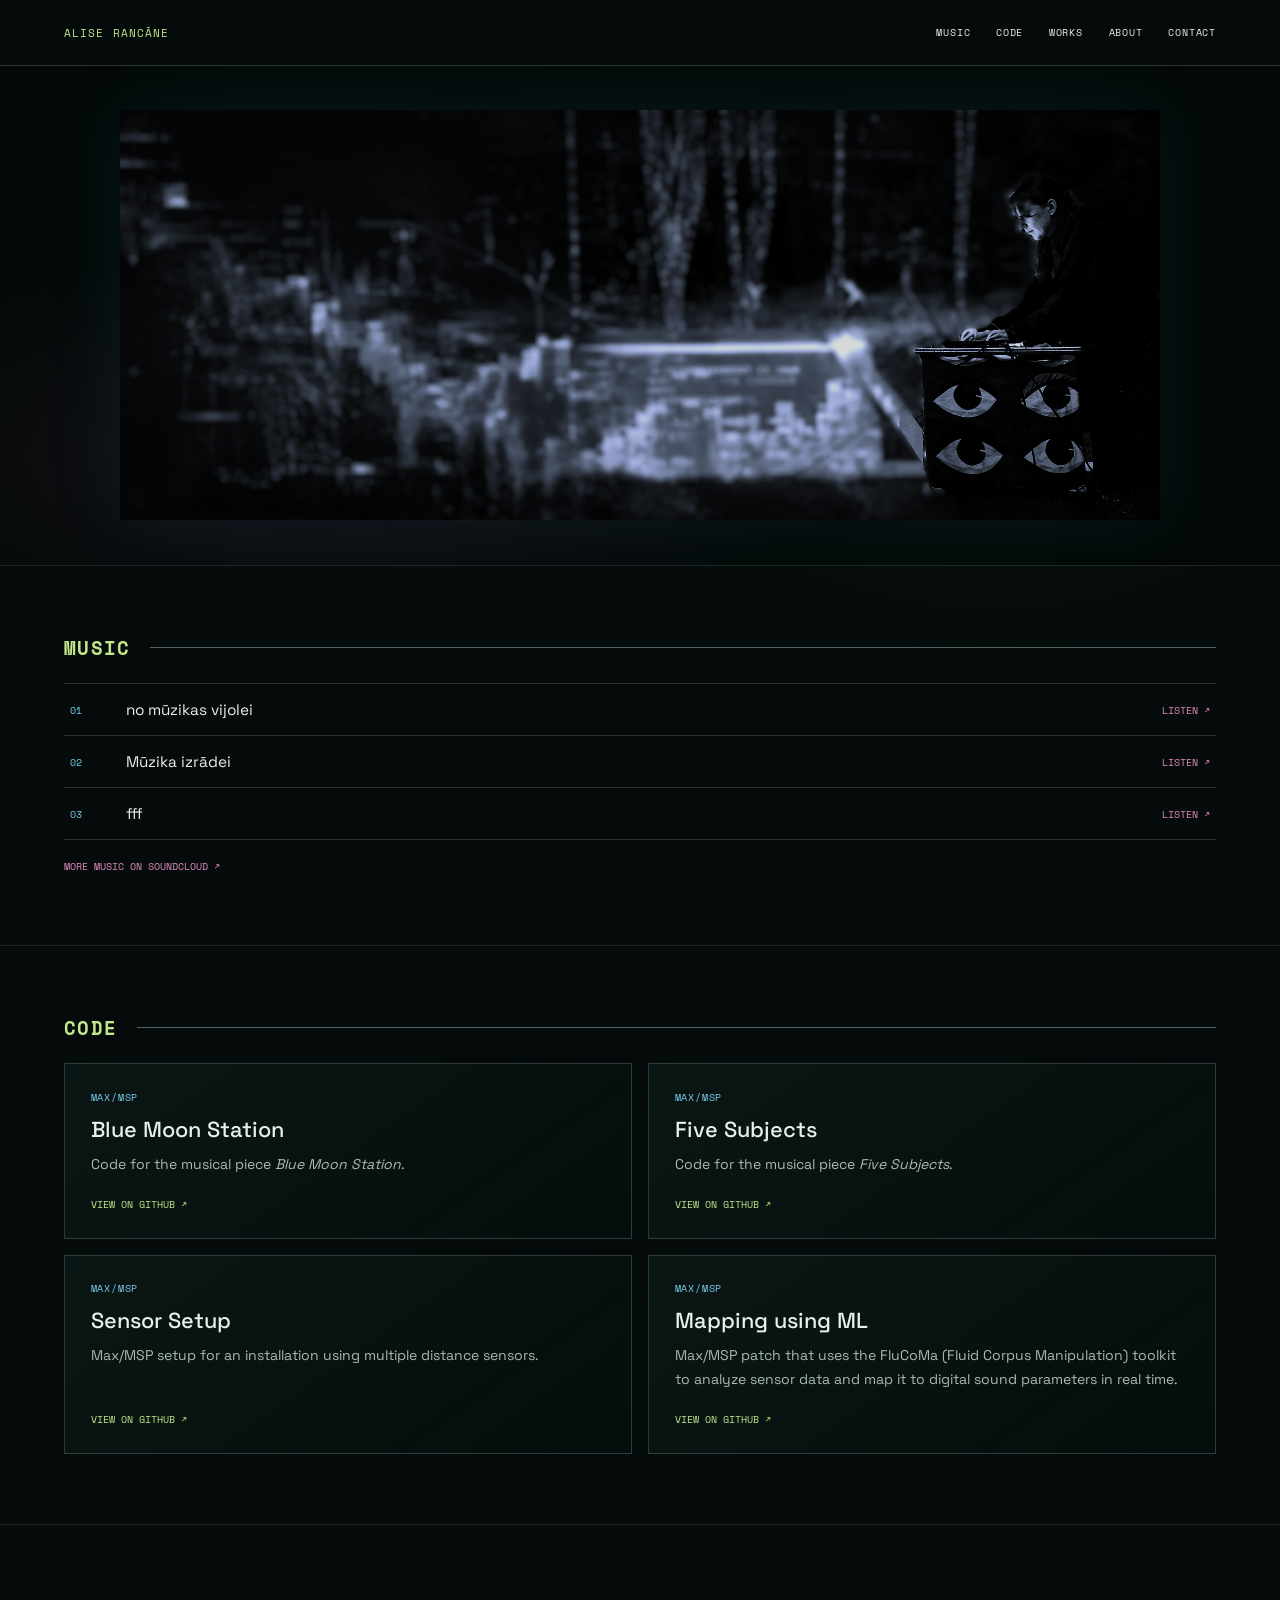
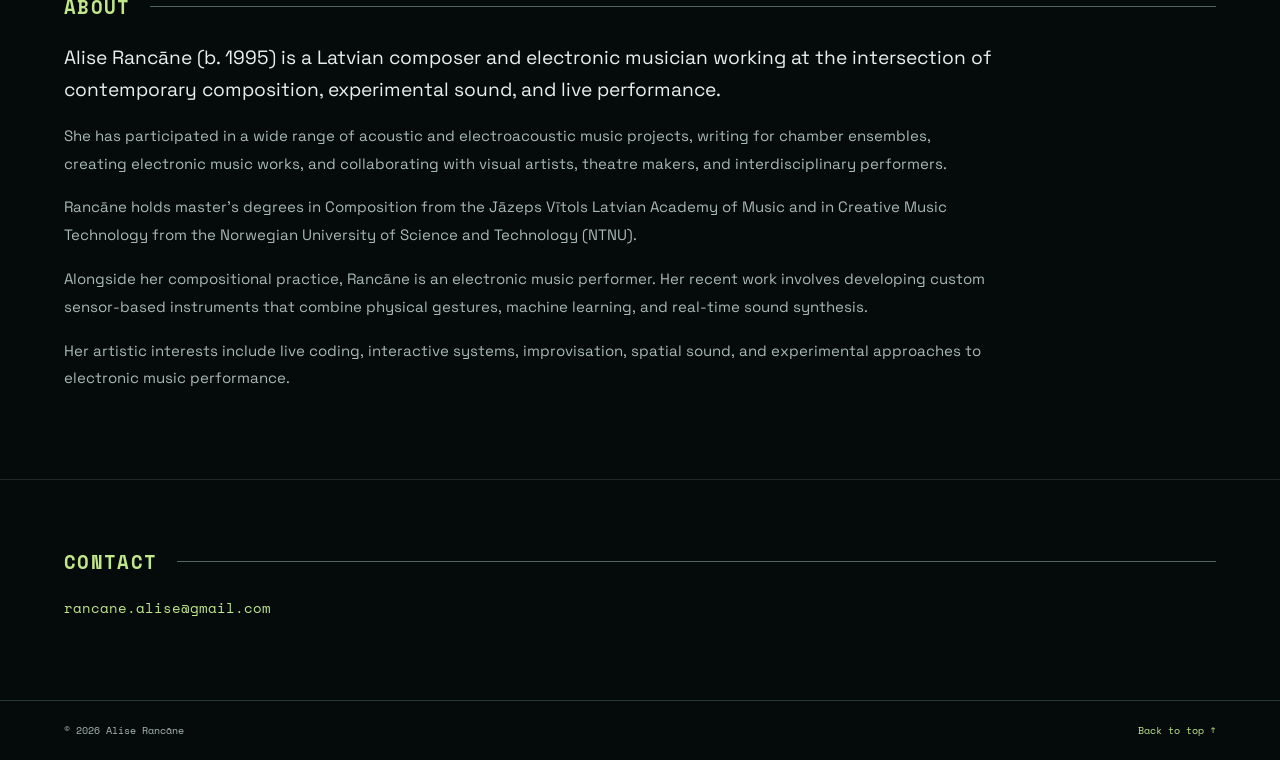
==== commit 07a1b1da: "Update index.html" ====
--- a/index.html
+++ b/index.html
@@ -67,7 +67,7 @@
           <span class="work-index">06</span>
           <span class="work-details">
             <span class="work-title">ordin</span>
-            <span class="work-meta">Music for flute and electronics</span>
+            <span class="work-meta">Music for two flutes and piano</span>
           </span>
         </a>
         <a href="works.html" class="view-all-works">View all works ↗</a>
@@ -78,8 +78,8 @@
   <main id="top">
     <section class="hero" aria-label="Performance photograph">
       <div class="hero-glow" aria-hidden="true"></div>
-      <img class="hero-image" src="alise.jpg"
-        alt="Alise Rancāne performing electronic music outdoors, with a projection and an eye-painted instrument.">
+      <img class="hero-image" src="alise.png"
+        alt="Alise Rancāne performing electronic music outdoors.">
     </section>
 
     <section id="music" class="section">
--- a/style.css
+++ b/style.css
@@ -1,7 +1,7 @@
 /* ALISE RANCĀNE — PORTFOLIO
-
+   Complete responsive stylesheet.
 */
-@import url('https://fonts.googleapis.com/css2?family=Space+Grotesk:wght@400;500;600&family=Space+Mono:wght@400;700&display=swap');
+@import url('https://fonts.googleapis.com/css2?family=Space+Grotesk:wght@400;500;600;700&family=Space+Mono:wght@400;700&display=swap');
 
 :root {
   --ink: #e8f0ee;
@@ -11,24 +11,22 @@
   --accent: #c2e78b;
   --accent-dark: #07120d;
   --muted: #a9b9b5;
-  --line: rgba(173, 211, 215, 0.28);
-  --line-strong: rgba(183, 226, 225, 0.48);
+  --blue: #78c9e8;
+  --pink: #df8bc2;
+  --line: rgba(173, 211, 215, 0.22);
+  --line-strong: rgba(183, 226, 225, 0.42);
   --sans: "Space Grotesk", "Segoe UI", Arial, sans-serif;
   --mono: "Space Mono", "Courier New", monospace;
   --gutter: clamp(1rem, 5vw, 5rem);
-  --content-offset: 25%;
   --ease: cubic-bezier(0.2, 0.7, 0.2, 1);
 }
 
 * { box-sizing: border-box; }
-
-html {
-  scroll-behavior: smooth;
-  scroll-padding-top: 5rem;
-}
-
+html { scroll-behavior: smooth; scroll-padding-top: 5rem; }
 body {
   margin: 0;
+  min-width: 320px;
+  overflow-x: hidden;
   background:
     radial-gradient(circle at 78% 5%, rgba(125, 163, 93, 0.075), transparent 34rem),
     var(--paper);
@@ -37,35 +35,27 @@
   -webkit-font-smoothing: antialiased;
   text-rendering: optimizeLegibility;
 }
-
 img, video, iframe { display: block; max-width: 100%; }
 a { color: inherit; }
 button { color: inherit; font: inherit; }
 ::selection { background: var(--accent); color: var(--accent-dark); }
-
-a:focus-visible,
-button:focus-visible {
-  outline: 1px solid var(--accent);
-  outline-offset: 4px;
-}
-
-/* Navigation */
+a:focus-visible, button:focus-visible { outline: 1px solid var(--accent); outline-offset: 4px; }
+
+/* Header and navigation */
 .site-header {
-  position: absolute;
-  inset: 0 0 auto;
-  z-index: 100;
+  position: relative;
+  z-index: 20;
   display: flex;
   align-items: center;
   justify-content: space-between;
   gap: 2rem;
-  min-height: 3.2rem;
-  padding: 0.85rem 2.8vw;
+  min-height: 4.1rem;
+  padding: 0.85rem var(--gutter);
   border-bottom: 1px solid var(--line);
-  background: rgba(8, 10, 9, 0.78);
-  backdrop-filter: blur(14px);
-}
-
+  background: rgba(5, 11, 10, 0.96);
+}
 .name-link {
+  flex: 0 0 auto;
   color: var(--accent);
   font-family: var(--mono);
   font-size: 0.7rem;
@@ -74,14 +64,13 @@
   text-transform: uppercase;
   white-space: nowrap;
 }
-
-nav {
-  display: flex;
-  align-items: center;
+#navigation {
+  display: flex;
+  align-items: center;
+  justify-content: flex-end;
   gap: clamp(1rem, 2vw, 2rem);
 }
-
-nav a {
+#navigation a {
   color: var(--ink);
   font-family: var(--mono);
   font-size: 0.64rem;
@@ -89,9 +78,292 @@
   text-decoration: none;
   text-transform: uppercase;
   transition: color 180ms ease;
-}
-
-nav a:hover,
-nav a:focus-visible,
-nav a[aria-current="page"] { color: var(--accent); }
-
+  white-space: nowrap;
+}
+#navigation a:hover, #navigation a:focus-visible,
+#navigation a[aria-current="page"] { color: var(--accent); }
+.menu-button {
+  display: none;
+  border: 1px solid var(--line-strong);
+  border-radius: 2px;
+  padding: 0.55rem 0.7rem;
+  background: transparent;
+  color: var(--ink);
+  font-family: var(--mono);
+  font-size: 0.65rem;
+  letter-spacing: 0.06em;
+  text-transform: uppercase;
+  cursor: pointer;
+}
+.menu-button-icon { display: none; }
+
+/* Selected works dropdown — anchored to the header, below the nav. */
+.hero-works {
+  position: absolute;
+  top: calc(100% + 0.45rem);
+  right: var(--gutter);
+  z-index: 50;
+  width: min(27rem, calc(100vw - 2 * var(--gutter)));
+  opacity: 0;
+  visibility: hidden;
+  pointer-events: none;
+  transform: translateY(-0.4rem);
+  transition: opacity 160ms ease, transform 160ms ease, visibility 160ms ease;
+}
+.hero-works.is-open {
+  opacity: 1;
+  visibility: visible;
+  pointer-events: auto;
+  transform: translateY(0);
+}
+.hero-works-list {
+  padding: 0.55rem 1rem;
+  border: 1px solid var(--line-strong);
+  background: rgba(5, 12, 11, 0.98);
+  box-shadow: 0 18px 45px rgba(0, 0, 0, 0.42);
+}
+.hero-work {
+  display: grid;
+  grid-template-columns: 2rem minmax(0, 1fr);
+  gap: 0.8rem;
+  align-items: start;
+  padding: 0.8rem 0.15rem;
+  border-bottom: 1px solid var(--line);
+  text-decoration: none;
+  transition: padding 160ms ease, color 160ms ease;
+}
+.hero-work:hover { padding-left: 0.45rem; }
+.work-index { color: var(--blue); font: 0.65rem var(--mono); padding-top: 0.15rem; }
+.work-details { display: grid; gap: 0.2rem; }
+.work-title { color: var(--ink); font-size: 0.9rem; }
+.work-meta { color: var(--muted); font-size: 0.72rem; }
+.hero-work:hover .work-title { color: var(--accent); }
+.view-all-works {
+  display: inline-block;
+  margin-top: 0.8rem;
+  color: var(--accent);
+  font: 0.65rem var(--mono);
+  text-decoration: none;
+  text-transform: uppercase;
+}
+
+/* Hero image: contained, never cropped or stretched. */
+.hero {
+  position: relative;
+  display: grid;
+  place-items: center;
+  min-height: 0;
+  padding: clamp(1.5rem, 3.5vw, 3.2rem) var(--gutter);
+  overflow: hidden;
+  isolation: isolate;
+  background:
+    radial-gradient(ellipse at 50% 48%, rgba(61, 135, 165, 0.16), transparent 48%),
+    radial-gradient(ellipse at 24% 78%, rgba(184, 80, 151, 0.09), transparent 38%),
+    #030908;
+}
+.hero-glow {
+  position: absolute;
+  inset: 8% 12%;
+  z-index: -1;
+  border-radius: 50%;
+  background: radial-gradient(ellipse, rgba(89, 165, 192, 0.16), rgba(147, 91, 166, 0.06) 42%, transparent 72%);
+  filter: blur(35px);
+  pointer-events: none;
+}
+.hero-image {
+  position: relative;
+  z-index: 1;
+  width: auto;
+  height: auto;
+  max-width: min(100%, 1040px);
+  max-height: 66vh;
+  object-fit: contain;
+  object-position: center;
+  margin: 0 auto;
+  box-shadow: 0 0 70px rgba(45, 131, 164, 0.12);
+}
+
+/* Main sections */
+.section {
+  padding: clamp(3rem, 5.5vw, 5rem) var(--gutter);
+  border-top: 1px solid rgba(173, 211, 215, 0.14);
+}
+.section-heading {
+  display: flex;
+  align-items: center;
+  gap: 1.2rem;
+  margin: 0 0 1.5rem;
+}
+.section-heading::after {
+  content: "";
+  flex: 1;
+  height: 1px;
+  background: var(--line-strong);
+}
+.section-heading h2 {
+  margin: 0;
+  color: var(--accent);
+  font: 700 clamp(1.05rem, 1.5vw, 1.35rem)/1.2 var(--mono);
+  letter-spacing: 0.07em;
+  text-transform: uppercase;
+}
+
+/* Music */
+.track-list { width: 100%; border-top: 1px solid var(--line); }
+.track {
+  display: grid;
+  grid-template-columns: 2.5rem minmax(0, 1fr) auto;
+  align-items: center;
+  gap: 1rem;
+  padding: 1rem 0.35rem;
+  border-bottom: 1px solid var(--line);
+  transition: background 160ms ease;
+}
+.track:hover { background: rgba(194, 231, 139, 0.045); }
+.track-number { color: var(--blue); font: 0.65rem var(--mono); }
+.track-title { color: var(--ink); font-size: clamp(0.95rem, 1.2vw, 1.1rem); }
+.track-action, .text-link {
+  color: var(--pink);
+  font: 0.65rem var(--mono);
+  text-decoration: none;
+  text-transform: uppercase;
+}
+.track-action:hover, .text-link:hover { color: var(--accent); }
+.soundcloud-profile-link { display: inline-block; margin-top: 1.1rem; }
+
+/* Code cards */
+.project-grid {
+  display: grid;
+  grid-template-columns: repeat(2, minmax(0, 1fr));
+  gap: 1rem;
+}
+.project-card {
+  display: flex;
+  flex-direction: column;
+  align-items: flex-start;
+  min-width: 0;
+  padding: clamp(1.1rem, 2vw, 1.6rem);
+  border: 1px solid var(--line);
+  background: linear-gradient(145deg, rgba(11, 23, 21, 0.92), rgba(6, 14, 13, 0.72));
+  transition: border-color 180ms ease, transform 180ms ease, background 180ms ease;
+}
+.project-card:hover { border-color: var(--line-strong); transform: translateY(-2px); }
+.project-type {
+  margin: 0 0 0.7rem;
+  color: var(--blue);
+  font: 0.62rem var(--mono);
+  letter-spacing: 0.08em;
+  text-transform: uppercase;
+}
+.project-card h3 {
+  margin: 0 0 0.6rem;
+  color: var(--ink);
+  font-size: clamp(1.15rem, 1.7vw, 1.5rem);
+  font-weight: 500;
+}
+.project-card p:not(.project-type) {
+  margin: 0 0 1.2rem;
+  color: var(--muted);
+  font-size: 0.88rem;
+  line-height: 1.7;
+}
+.project-card > a {
+  margin-top: auto;
+  color: var(--accent);
+  font: 0.65rem var(--mono);
+  text-decoration: none;
+  text-transform: uppercase;
+}
+.project-card > a:hover { color: var(--pink); }
+
+/* About and contact */
+.about-copy { max-width: 58rem; }
+.about-copy p {
+  margin: 0 0 1rem;
+  color: var(--muted);
+  font-size: 0.94rem;
+  line-height: 1.85;
+}
+.about-copy p.lead { color: var(--ink); font-size: clamp(1.05rem, 1.5vw, 1.25rem); line-height: 1.65; }
+.contact-copy { min-height: 2rem; }
+.contact-links a {
+  color: var(--accent);
+  font: 0.9rem var(--mono);
+  text-decoration: none;
+}
+.contact-links a:hover { color: var(--pink); }
+
+/* Footer */
+.site-footer {
+  display: flex;
+  align-items: center;
+  justify-content: space-between;
+  gap: 1rem;
+  padding: 1.4rem var(--gutter);
+  border-top: 1px solid var(--line);
+  color: var(--muted);
+  font: 0.63rem var(--mono);
+}
+.site-footer p { margin: 0; }
+.site-footer a { color: var(--accent); text-decoration: none; }
+.site-footer a:hover { color: var(--pink); }
+
+/* Responsive navigation and layout */
+@media (max-width: 800px) {
+  .site-header {
+    min-height: 3.8rem;
+    padding: 0.7rem 1rem;
+    gap: 1rem;
+  }
+  .menu-button { display: inline-flex; align-items: center; gap: 0.5rem; margin-left: auto; }
+  #navigation {
+    position: absolute;
+    top: 100%;
+    right: 0;
+    left: 0;
+    display: none;
+    flex-direction: column;
+    align-items: stretch;
+    gap: 0;
+    padding: 0.3rem 1rem 0.7rem;
+    border-bottom: 1px solid var(--line-strong);
+    background: rgba(5, 11, 10, 0.99);
+  }
+  #navigation.open { display: flex; }
+  #navigation a {
+    display: block;
+    padding: 0.9rem 0;
+    border-top: 1px solid var(--line);
+    font-size: 0.7rem;
+  }
+  .hero-works { display: none; }
+  .hero { padding: 1rem 0.65rem; }
+  .hero-image {
+    width: 100%;
+    max-width: 100%;
+    max-height: 58vh;
+    height: auto;
+  }
+  .section { padding: 2.8rem 1rem; }
+  .project-grid { grid-template-columns: 1fr; }
+}
+@media (max-width: 520px) {
+  .name-link { font-size: 0.62rem; }
+  .menu-button-label { display: none; }
+  .menu-button-icon { display: inline; font-size: 1rem; }
+  .hero { padding: 0.75rem 0.35rem; }
+  .hero-image { max-height: 54vh; }
+  .track { grid-template-columns: 1.8rem minmax(0, 1fr) auto; gap: 0.55rem; padding: 0.9rem 0.1rem; }
+  .track-title { font-size: 0.92rem; }
+  .track-action { font-size: 0.58rem; }
+  .section-heading { gap: 0.8rem; }
+  .site-footer { align-items: flex-start; flex-direction: column; }
+}
+@media (prefers-reduced-motion: reduce) {
+  *, *::before, *::after {
+    scroll-behavior: auto !important;
+    transition-duration: 0.01ms !important;
+    animation-duration: 0.01ms !important;
+    animation-iteration-count: 1 !important;
+  }
+}
